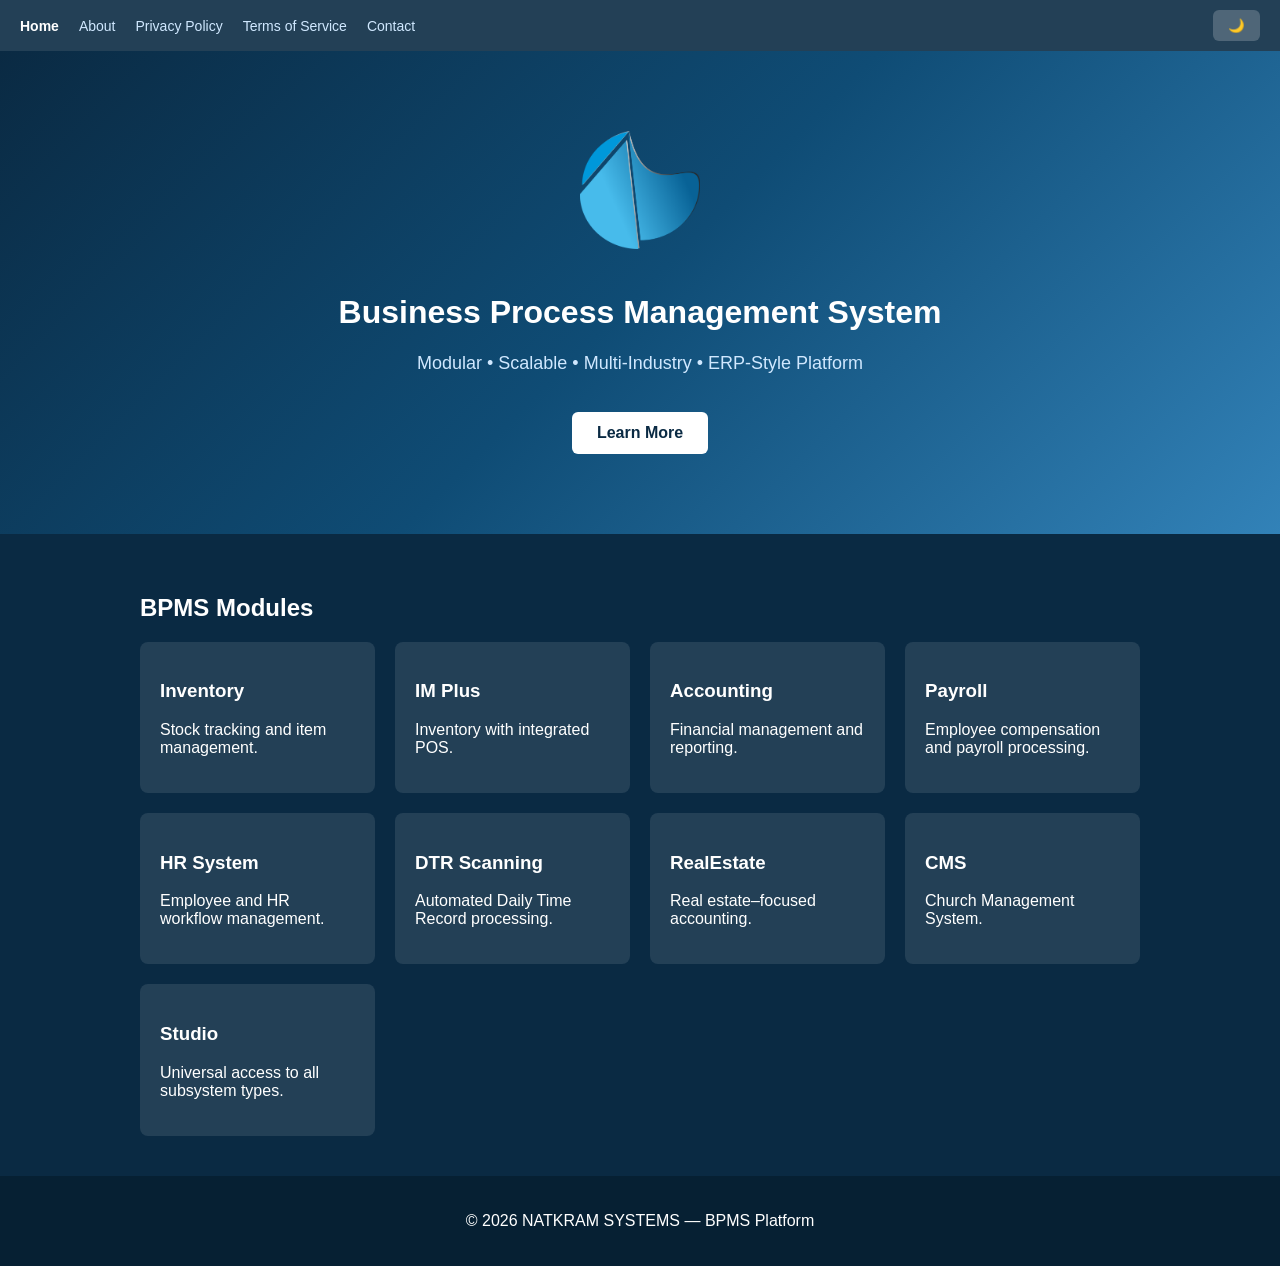
==== index.html @ 0fdbdf26 "Add files via upload" ====
<!DOCTYPE html>
<html lang="en">
<head>
<meta charset="UTF-8">
<meta name="viewport" content="width=device-width, initial-scale=1.0">
<title>BPMS — NATKRAM SYSTEMS</title>
<link rel="stylesheet" href="assets.css">
<link rel="icon" type="image/png" href="logo.png">
<script>
function toggleDark() {
    document.body.classList.toggle('dark');
}
</script>
</head>

<body>

<nav class="topnav fade">
    <a href="index.html" class="active">Home</a>
    <a href="about.html">About</a>
    <a href="privacy.html">Privacy Policy</a>
    <a href="terms.html">Terms of Service</a>
    <a href="contact.html">Contact</a>
    <button class="darkToggle" onclick="toggleDark()">🌙</button>
</nav>

<div class="fade">
<header class="hero">
    <div class="hero-content">
        <img src="logo.png" class="hero-logo">
        <h1>Business Process Management System</h1>
        <p class="tagline">Modular • Scalable • Multi‑Industry • ERP‑Style Platform</p>
        <a href="about.html" class="btn-primary">Learn More</a>
    </div>
</header>

<section class="modules">
    <h2>BPMS Modules</h2>
    <div class="module-grid">

        <div class="module-card"><h3>Inventory</h3><p>Stock tracking and item management.</p></div>
        <div class="module-card"><h3>IM Plus</h3><p>Inventory with integrated POS.</p></div>
        <div class="module-card"><h3>Accounting</h3><p>Financial management and reporting.</p></div>
        <div class="module-card"><h3>Payroll</h3><p>Employee compensation and payroll processing.</p></div>
        <div class="module-card"><h3>HR System</h3><p>Employee and HR workflow management.</p></div>
        <div class="module-card"><h3>DTR Scanning</h3><p>Automated Daily Time Record processing.</p></div>
        <div class="module-card"><h3>RealEstate</h3><p>Real estate–focused accounting.</p></div>
        <div class="module-card"><h3>CMS</h3><p>Church Management System.</p></div>
        <div class="module-card"><h3>Studio</h3><p>Universal access to all subsystem types.</p></div>

    </div>
</section>

<footer>
    <p>© 2026 NATKRAM SYSTEMS — BPMS Platform</p>
</footer>
</div>

</body>
</html>
---- assets.css ----
body {
    margin: 0;
    font-family: 'Segoe UI', sans-serif;
    background: #0a2a43;
    color: #ffffff;
    transition: background 0.3s, color 0.3s;
}

.dark {
    background: #111 !important;
    color: #eee !important;
}

.fade {
    animation: fadeIn 0.8s ease;
}

@keyframes fadeIn {
    from { opacity: 0; transform: translateY(10px); }
    to { opacity: 1; transform: translateY(0); }
}

.topnav {
    background: rgba(255,255,255,0.1);
    padding: 10px 20px;
    display: flex;
    gap: 20px;
    align-items: center;
}

.topnav a {
    color: #d0e8ff;
    text-decoration: none;
    font-size: 14px;
}

.topnav a.active {
    color: #ffffff;
    font-weight: bold;
}

.darkToggle {
    margin-left: auto;
    background: rgba(255,255,255,0.2);
    border: none;
    padding: 8px 15px;
    border-radius: 6px;
    cursor: pointer;
    color: #fff;
}

.hero {
    background: linear-gradient(135deg, #0a2a43, #0f4c75, #3282b8);
    padding: 80px 20px;
    text-align: center;
}

.hero-logo {
    width: 120px;
    margin-bottom: 20px;
}

.tagline {
    font-size: 18px;
    color: #d0e8ff;
}

.btn-primary {
    display: inline-block;
    margin-top: 20px;
    padding: 12px 25px;
    background: #ffffff;
    color: #0a2a43;
    border-radius: 6px;
    text-decoration: none;
    font-weight: bold;
}

.modules {
    padding: 40px 20px;
    max-width: 1000px;
    margin: auto;
}

.module-grid {
    display: grid;
    grid-template-columns: repeat(auto-fit, minmax(220px, 1fr));
    gap: 20px;
}

.module-card {
    background: rgba(255,255,255,0.1);
    padding: 20px;
    border-radius: 8px;
}

footer {
    text-align: center;
    padding: 20px;
    background: #062033;
}

footer a {
    color: #bbe1fa;
    text-decoration: none;
}

.page-container {
    max-width: 900px;
    margin: auto;
    padding: 40px 20px;
}
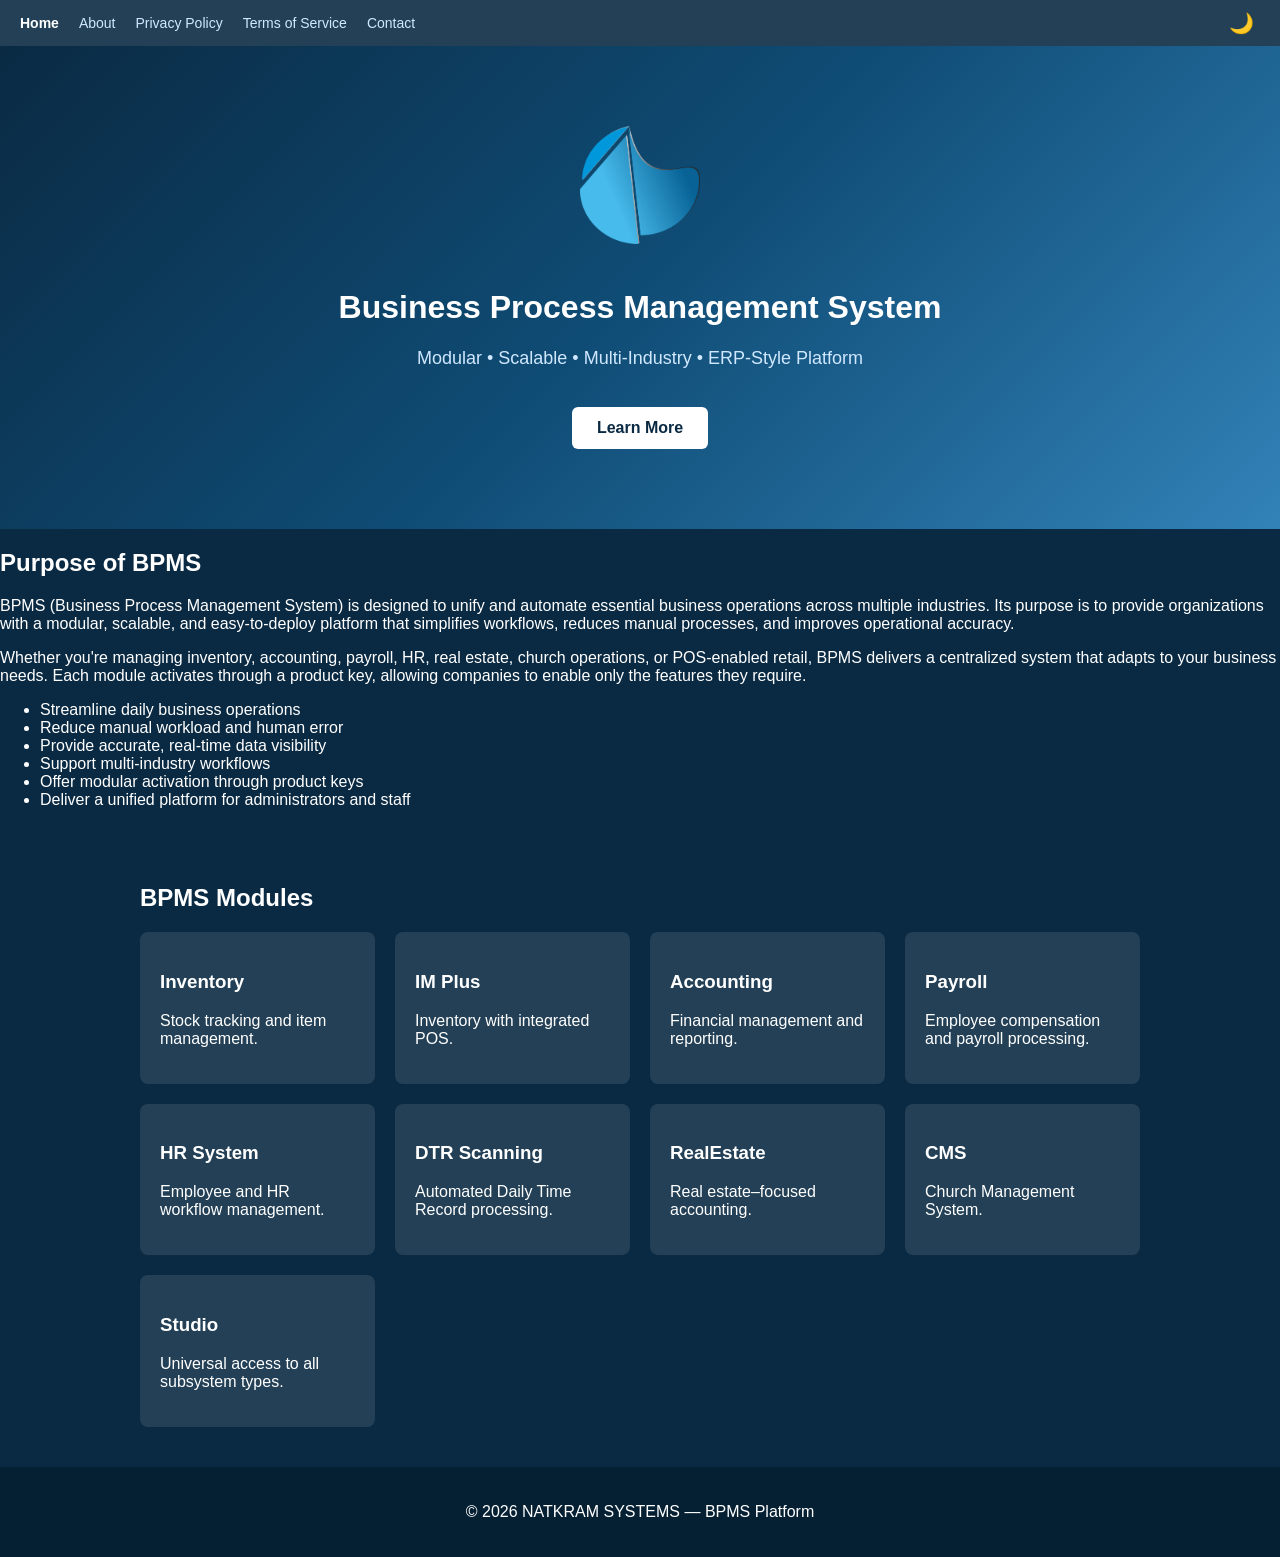
==== commit 1b741dc4: "Add purpose section to index.html Added a new section explaining the purpose of BPMS, detailing its " ====
--- a/index.html
+++ b/index.html
@@ -34,6 +34,34 @@
     </div>
 </header>
 
+    <section class="purpose fade">
+    <h2>Purpose of BPMS</h2>
+    <p>
+        BPMS (Business Process Management System) is designed to unify and automate 
+        essential business operations across multiple industries. Its purpose is to 
+        provide organizations with a modular, scalable, and easy‑to‑deploy platform 
+        that simplifies workflows, reduces manual processes, and improves operational 
+        accuracy.
+    </p>
+
+    <p>
+        Whether you're managing inventory, accounting, payroll, HR, real estate, 
+        church operations, or POS‑enabled retail, BPMS delivers a centralized system 
+        that adapts to your business needs. Each module activates through a product 
+        key, allowing companies to enable only the features they require.
+    </p>
+
+    <ul class="purpose-list">
+        <li>Streamline daily business operations</li>
+        <li>Reduce manual workload and human error</li>
+        <li>Provide accurate, real‑time data visibility</li>
+        <li>Support multi‑industry workflows</li>
+        <li>Offer modular activation through product keys</li>
+        <li>Deliver a unified platform for administrators and staff</li>
+    </ul>
+</section>
+
+
 <section class="modules">
     <h2>BPMS Modules</h2>
     <div class="module-grid">
--- a/assets.css
+++ b/assets.css
@@ -1,16 +1,31 @@
+/* GLOBAL BODY */
 body {
     margin: 0;
     font-family: 'Segoe UI', sans-serif;
     background: #0a2a43;
     color: #ffffff;
-    transition: background 0.3s, color 0.3s;
+    transition: background 0.3s ease, color 0.3s ease;
 }
 
+/* DARK MODE */
 .dark {
     background: #111 !important;
     color: #eee !important;
 }
 
+.dark .topnav {
+    background: rgba(255,255,255,0.05);
+}
+
+.dark .module-card {
+    background: rgba(255,255,255,0.08);
+}
+
+.dark footer {
+    background: #000;
+}
+
+/* FADE-IN PAGE TRANSITION */
 .fade {
     animation: fadeIn 0.8s ease;
 }
@@ -20,6 +35,7 @@
     to { opacity: 1; transform: translateY(0); }
 }
 
+/* TOP NAVIGATION */
 .topnav {
     background: rgba(255,255,255,0.1);
     padding: 10px 20px;
@@ -28,6 +44,7 @@
     align-items: center;
 }
 
+/* NAV LINKS */
 .topnav a {
     color: #d0e8ff;
     text-decoration: none;
@@ -39,16 +56,22 @@
     font-weight: bold;
 }
 
+/* DARK MODE BUTTON (MOON ICON ONLY) */
 .darkToggle {
     margin-left: auto;
-    background: rgba(255,255,255,0.2);
+    background: none;
     border: none;
-    padding: 8px 15px;
-    border-radius: 6px;
+    font-size: 20px;
     cursor: pointer;
     color: #fff;
+    transition: transform 0.2s ease;
 }
 
+.darkToggle:hover {
+    transform: scale(1.2);
+}
+
+/* HERO SECTION */
 .hero {
     background: linear-gradient(135deg, #0a2a43, #0f4c75, #3282b8);
     padding: 80px 20px;
@@ -65,6 +88,7 @@
     color: #d0e8ff;
 }
 
+/* BUTTON */
 .btn-primary {
     display: inline-block;
     margin-top: 20px;
@@ -76,6 +100,7 @@
     font-weight: bold;
 }
 
+/* MODULES SECTION */
 .modules {
     padding: 40px 20px;
     max-width: 1000px;
@@ -94,6 +119,7 @@
     border-radius: 8px;
 }
 
+/* FOOTER */
 footer {
     text-align: center;
     padding: 20px;
@@ -105,8 +131,14 @@
     text-decoration: none;
 }
 
+/* PAGE CONTAINER */
 .page-container {
     max-width: 900px;
     margin: auto;
     padding: 40px 20px;
 }
+
+/* ABOUT PAGE TABS */
+.tabContent {
+    animation: fadeIn 0.5s ease;
+}
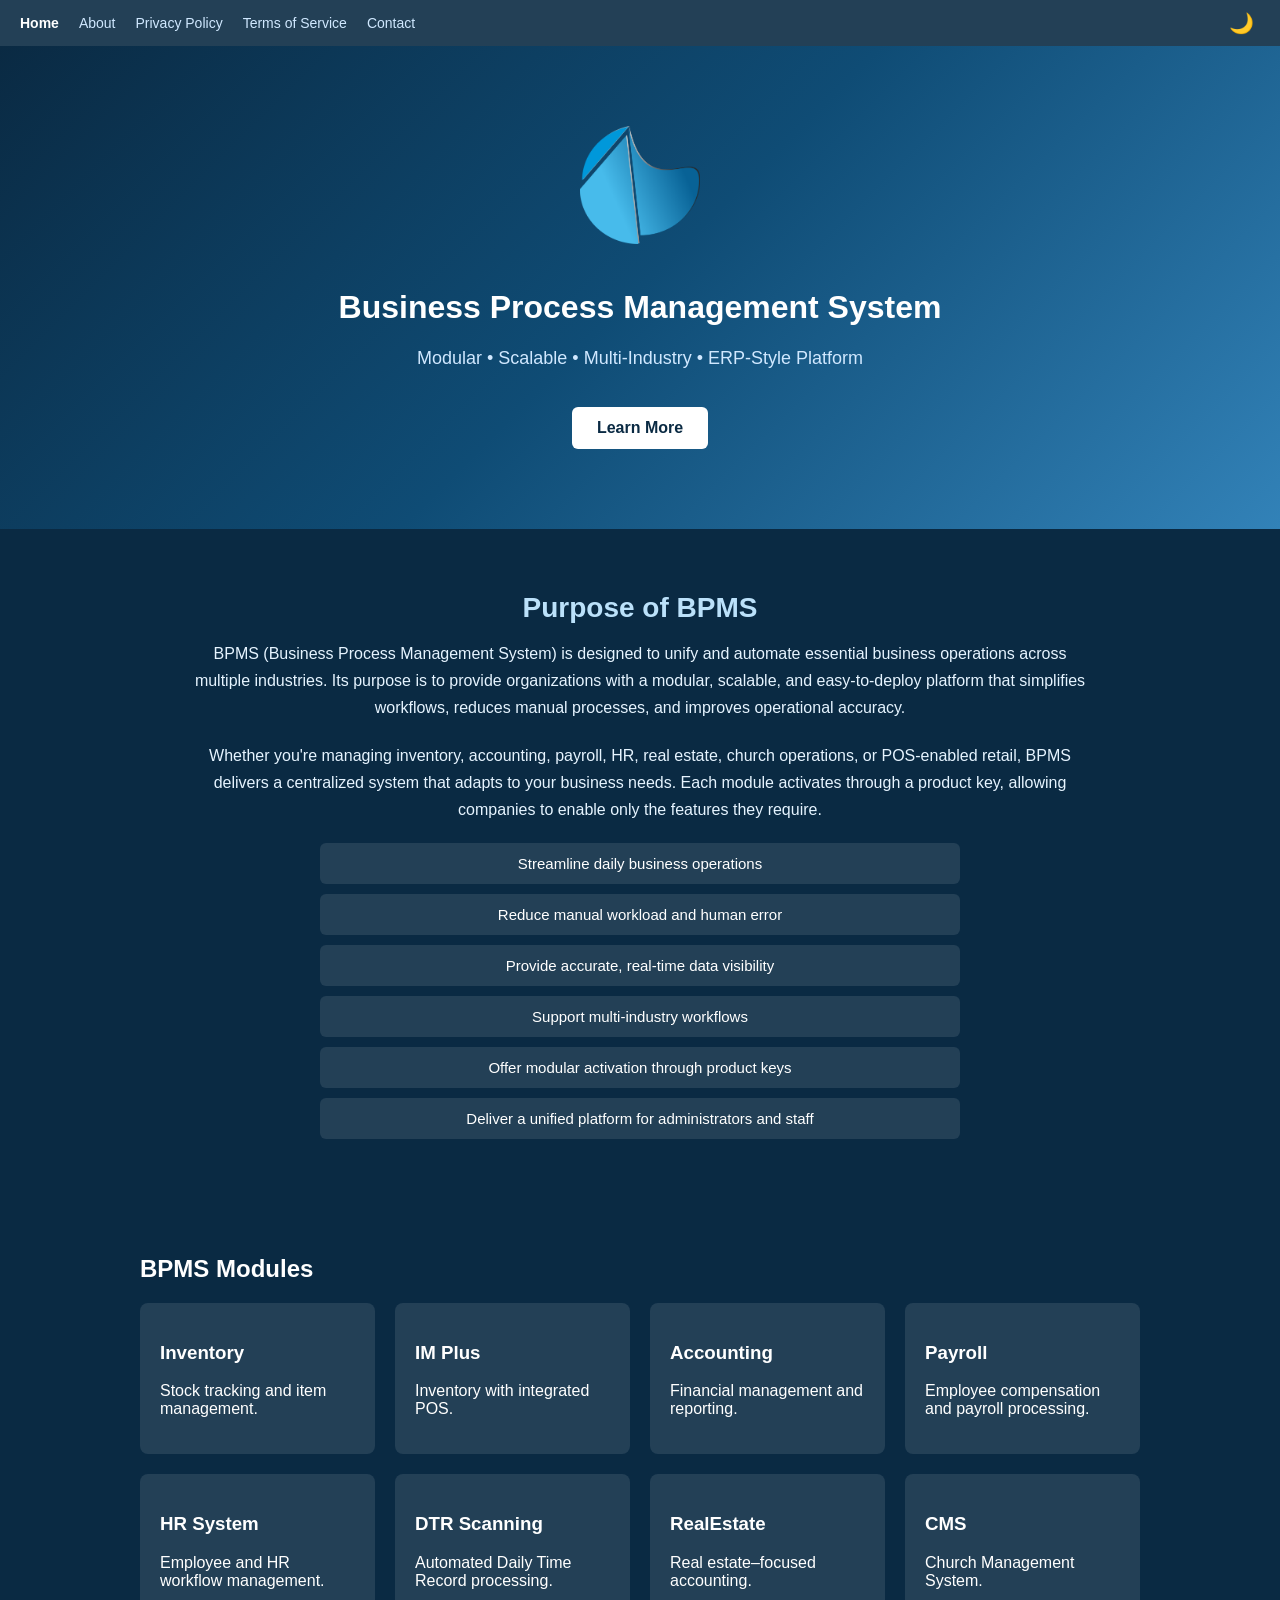
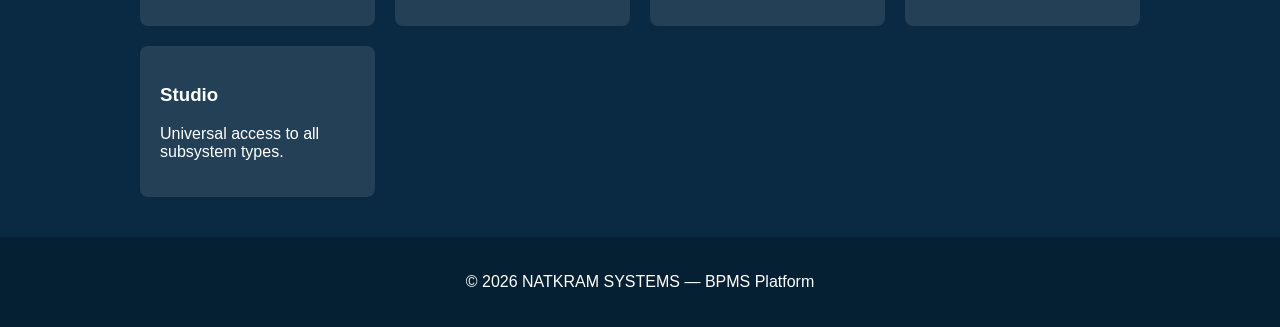
==== commit e3887235: "Enhance dark mode and add scroll reveal effect Added fade-in effect on scroll for sections and impro" ====
--- a/index.html
+++ b/index.html
@@ -6,15 +6,36 @@
 <title>BPMS — NATKRAM SYSTEMS</title>
 <link rel="stylesheet" href="assets.css">
 <link rel="icon" type="image/png" href="logo.png">
+
 <script>
+// DARK MODE
 function toggleDark() {
     document.body.classList.toggle('dark');
 }
+
+// FADE-IN ON SCROLL
+document.addEventListener("DOMContentLoaded", () => {
+    const sections = document.querySelectorAll(".reveal");
+
+    const revealOnScroll = () => {
+        sections.forEach(section => {
+            const rect = section.getBoundingClientRect();
+            if (rect.top < window.innerHeight - 100) {
+                section.classList.add("visible");
+            }
+        });
+    };
+
+    revealOnScroll();
+    window.addEventListener("scroll", revealOnScroll);
+});
 </script>
+
 </head>
 
 <body>
 
+<!-- STICKY TOP NAV -->
 <nav class="topnav fade">
     <a href="index.html" class="active">Home</a>
     <a href="about.html">About</a>
@@ -24,8 +45,8 @@
     <button class="darkToggle" onclick="toggleDark()">🌙</button>
 </nav>
 
-<div class="fade">
-<header class="hero">
+<!-- HERO SECTION -->
+<header class="hero fade">
     <div class="hero-content">
         <img src="logo.png" class="hero-logo">
         <h1>Business Process Management System</h1>
@@ -34,7 +55,8 @@
     </div>
 </header>
 
-    <section class="purpose fade">
+<!-- PURPOSE SECTION -->
+<section class="purpose reveal">
     <h2>Purpose of BPMS</h2>
     <p>
         BPMS (Business Process Management System) is designed to unify and automate 
@@ -61,8 +83,8 @@
     </ul>
 </section>
 
-
-<section class="modules">
+<!-- MODULES SECTION -->
+<section class="modules reveal">
     <h2>BPMS Modules</h2>
     <div class="module-grid">
 
@@ -79,10 +101,10 @@
     </div>
 </section>
 
-<footer>
+<!-- FOOTER -->
+<footer class="fade">
     <p>© 2026 NATKRAM SYSTEMS — BPMS Platform</p>
 </footer>
-</div>
 
 </body>
 </html>
--- a/assets.css
+++ b/assets.css
@@ -137,6 +137,42 @@
     margin: auto;
     padding: 40px 20px;
 }
+/* PURPOSE SECTION */
+.purpose {
+    padding: 40px 20px;
+    max-width: 900px;
+    margin: auto;
+    text-align: center;
+}
+
+.purpose h2 {
+    font-size: 28px;
+    margin-bottom: 15px;
+    color: #bbe1fa;
+}
+
+.purpose p {
+    font-size: 16px;
+    line-height: 1.7;
+    margin-bottom: 20px;
+    color: #e6f4ff;
+}
+
+.purpose-list {
+    list-style: none;
+    padding: 0;
+    margin-top: 20px;
+}
+
+.purpose-list li {
+    background: rgba(255,255,255,0.1);
+    margin: 10px auto;
+    padding: 12px 20px;
+    border-radius: 6px;
+    max-width: 600px;
+    font-size: 15px;
+}
+
 
 /* ABOUT PAGE TABS */
 .tabContent {
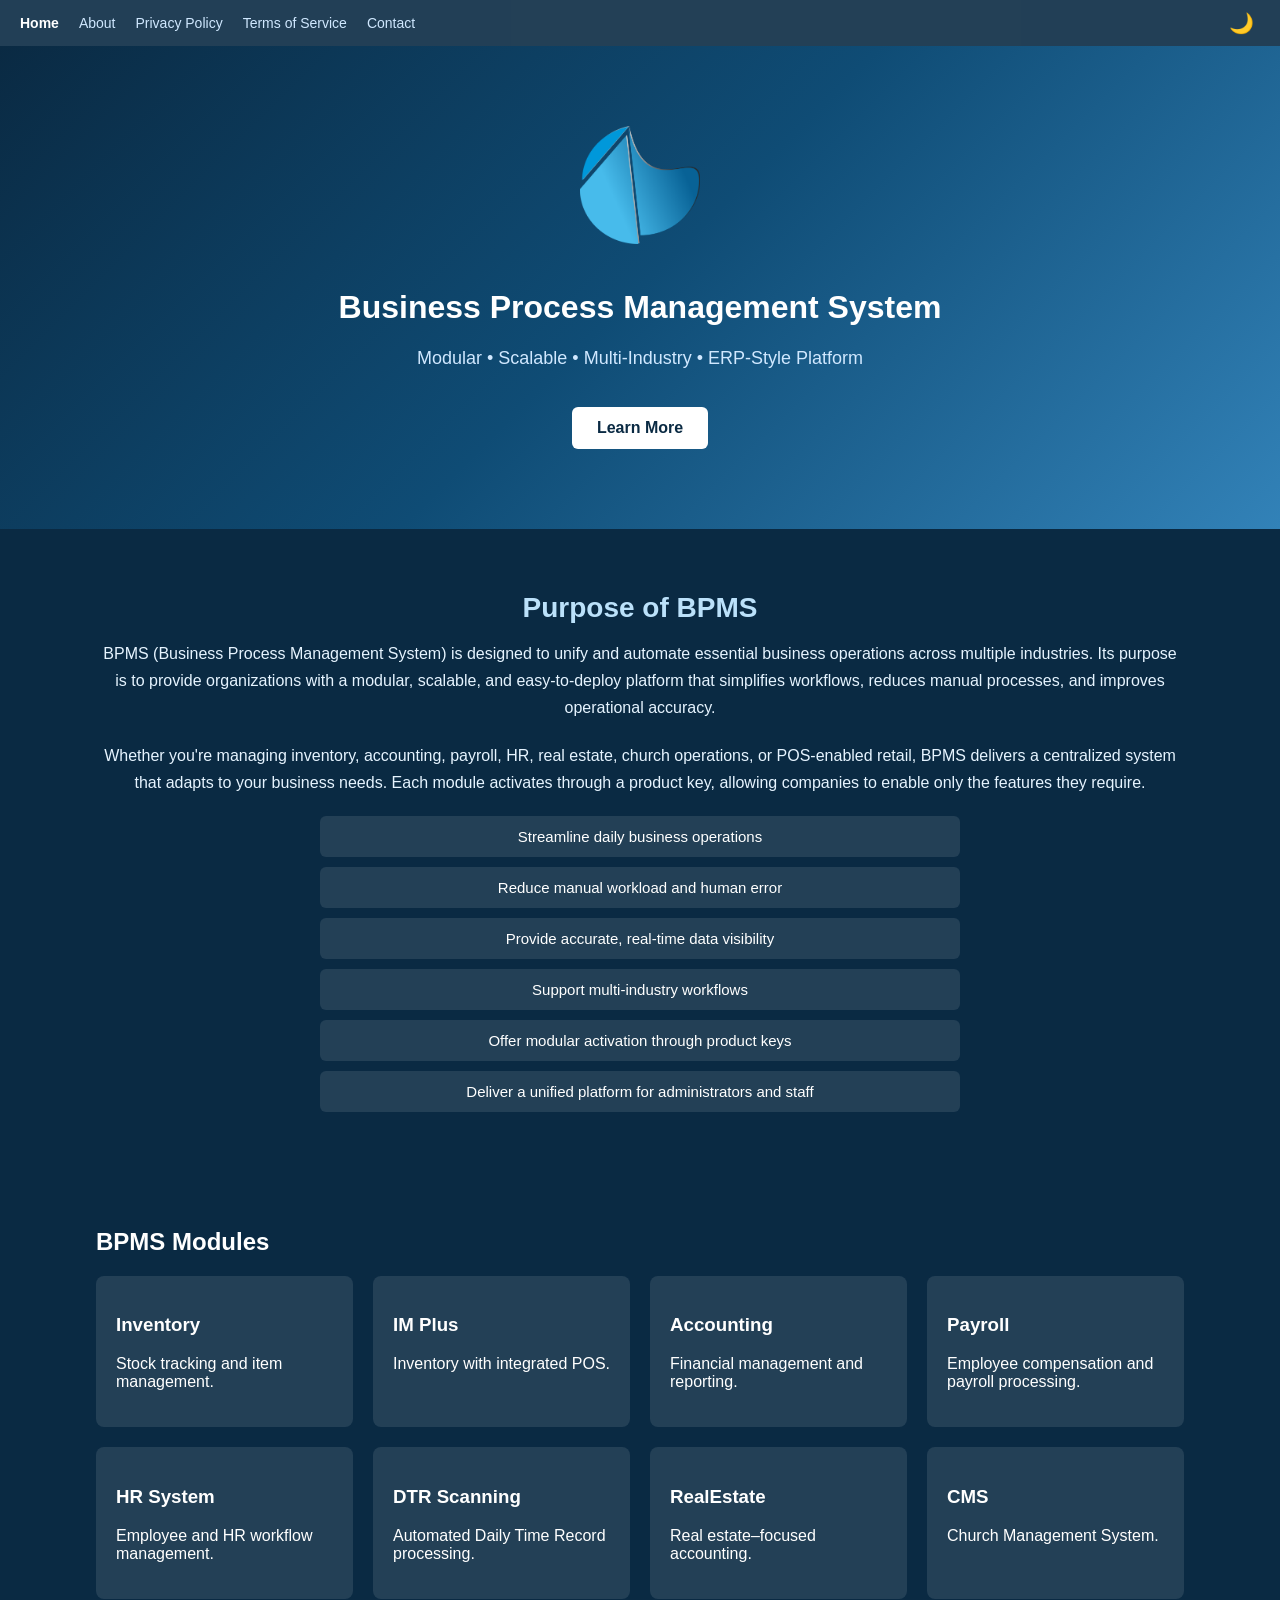
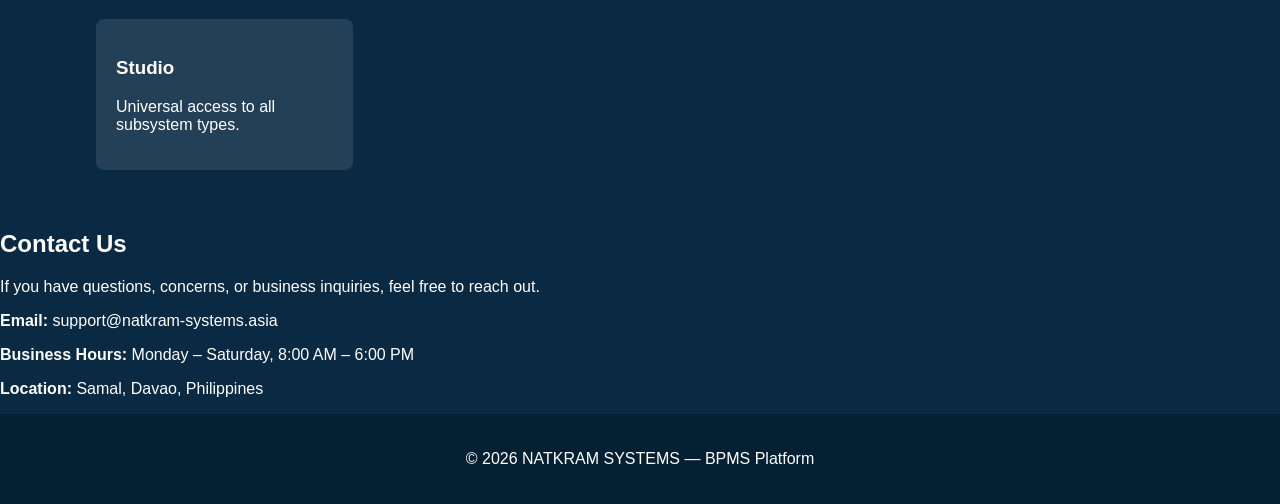
==== commit c83eeb0a: "Enhance scroll behavior with fade-out effect Added fade-out effect on scroll for sections." ====
--- a/index.html
+++ b/index.html
@@ -13,15 +13,22 @@
     document.body.classList.toggle('dark');
 }
 
-// FADE-IN ON SCROLL
+// FADE-IN + FADE-OUT ON SCROLL
 document.addEventListener("DOMContentLoaded", () => {
     const sections = document.querySelectorAll(".reveal");
 
     const revealOnScroll = () => {
         sections.forEach(section => {
             const rect = section.getBoundingClientRect();
+
+            // Fade IN when entering viewport
             if (rect.top < window.innerHeight - 100) {
                 section.classList.add("visible");
+            }
+
+            // Fade OUT when leaving viewport
+            if (rect.bottom < 150 || rect.top > window.innerHeight) {
+                section.classList.remove("visible");
             }
         });
     };
@@ -101,6 +108,18 @@
     </div>
 </section>
 
+<!-- CONTACT US SECTION -->
+<section class="contact-home reveal">
+    <h2>Contact Us</h2>
+    <p>If you have questions, concerns, or business inquiries, feel free to reach out.</p>
+
+    <div class="contact-box">
+        <p><b>Email:</b> support@natkram-systems.asia</p>
+        <p><b>Business Hours:</b> Monday – Saturday, 8:00 AM – 6:00 PM</p>
+        <p><b>Location:</b> Samal, Davao, Philippines</p>
+    </div>
+</section>
+
 <!-- FOOTER -->
 <footer class="fade">
     <p>© 2026 NATKRAM SYSTEMS — BPMS Platform</p>
--- a/assets.css
+++ b/assets.css
@@ -178,3 +178,62 @@
 .tabContent {
     animation: fadeIn 0.5s ease;
 }
+
+/* STICKY TOP NAV */
+.topnav {
+    position: sticky;
+    top: 0;
+    z-index: 999;
+}
+
+/* REVEAL ON SCROLL */
+.reveal {
+    opacity: 0;
+    transform: translateY(40px);
+    transition: opacity 0.8s ease, transform 0.8s ease;
+}
+
+.reveal.visible {
+    opacity: 1;
+    transform: translateY(0);
+}
+
+/* LIMIT WIDTH TO 85% */
+.purpose, .modules {
+    max-width: 85%;
+}
+
+/* PURPOSE SECTION */
+.purpose {
+    padding: 40px 20px;
+    margin: auto;
+    text-align: center;
+}
+
+.purpose h2 {
+    font-size: 28px;
+    margin-bottom: 15px;
+    color: #bbe1fa;
+}
+
+.purpose p {
+    font-size: 16px;
+    line-height: 1.7;
+    margin-bottom: 20px;
+    color: #e6f4ff;
+}
+
+.purpose-list {
+    list-style: none;
+    padding: 0;
+    margin-top: 20px;
+}
+
+.purpose-list li {
+    background: rgba(255,255,255,0.1);
+    margin: 10px auto;
+    padding: 12px 20px;
+    border-radius: 6px;
+    max-width: 600px;
+    font-size: 15px;
+}
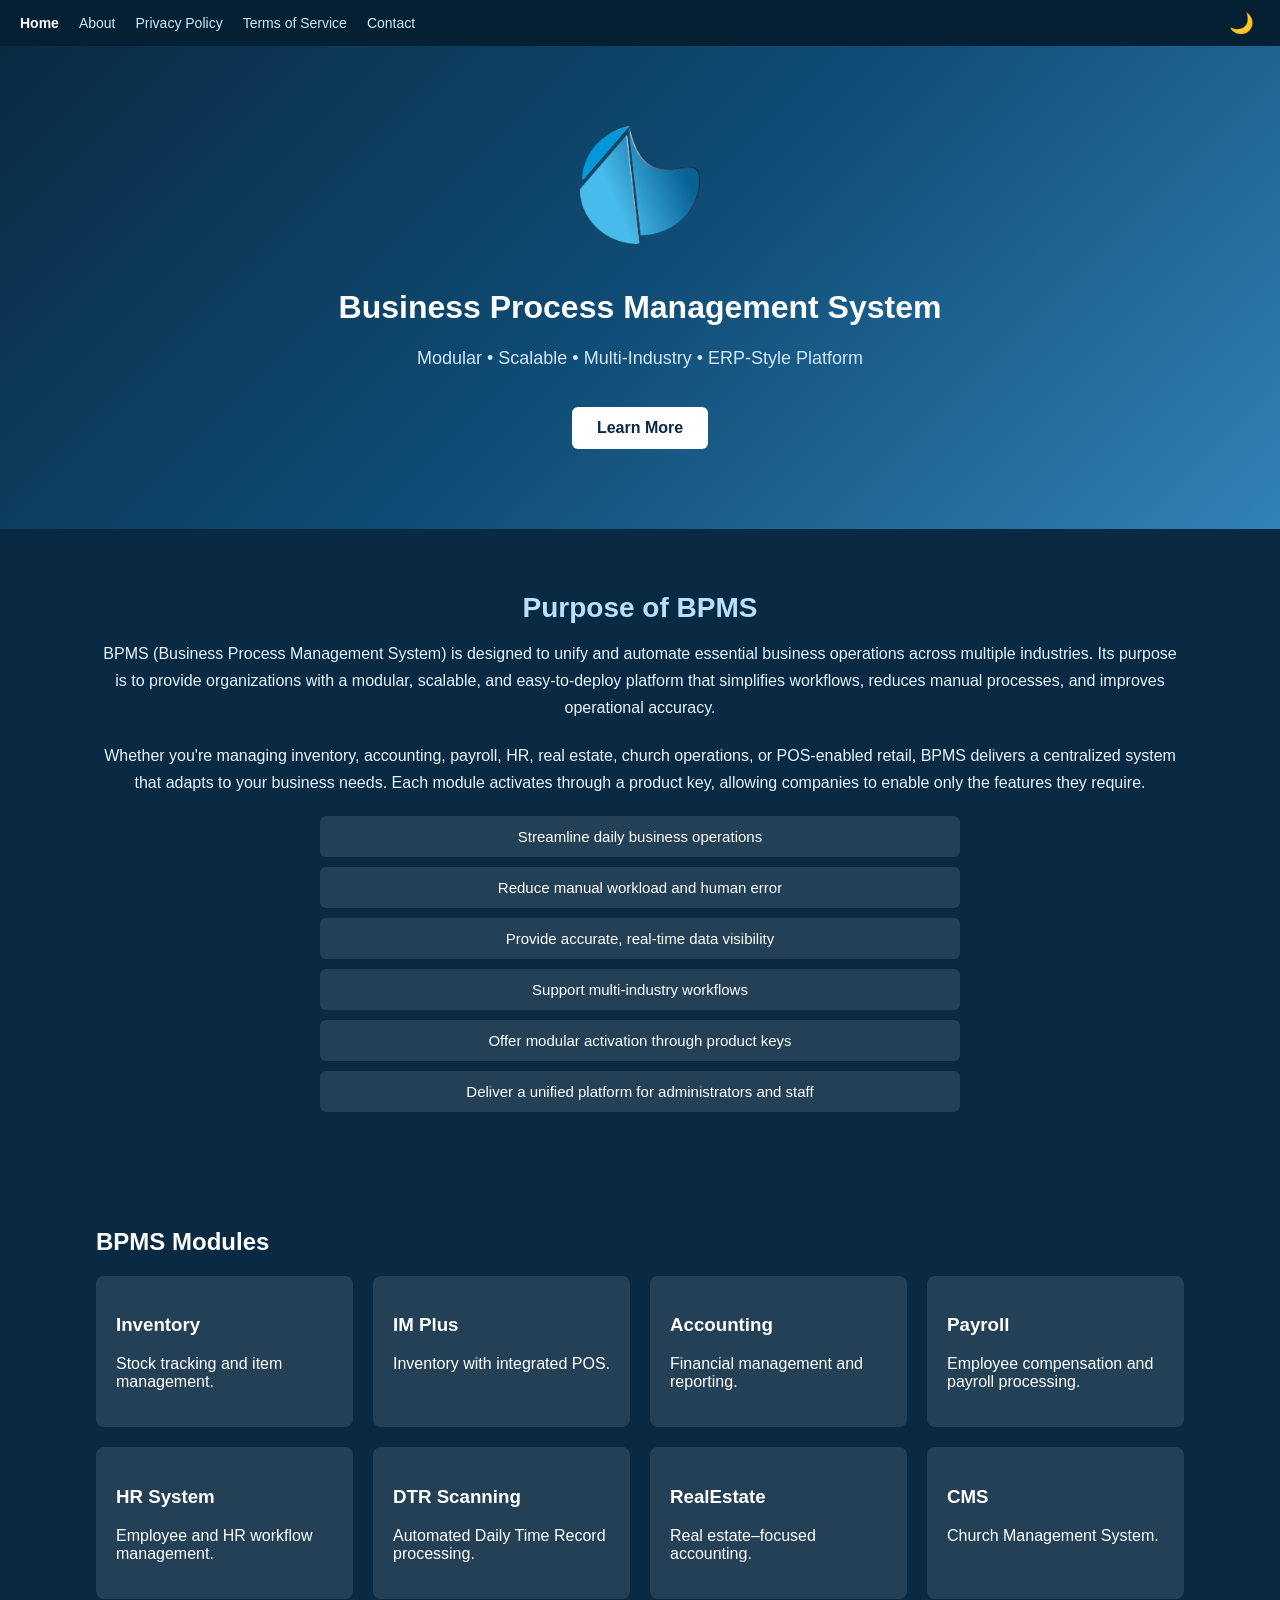
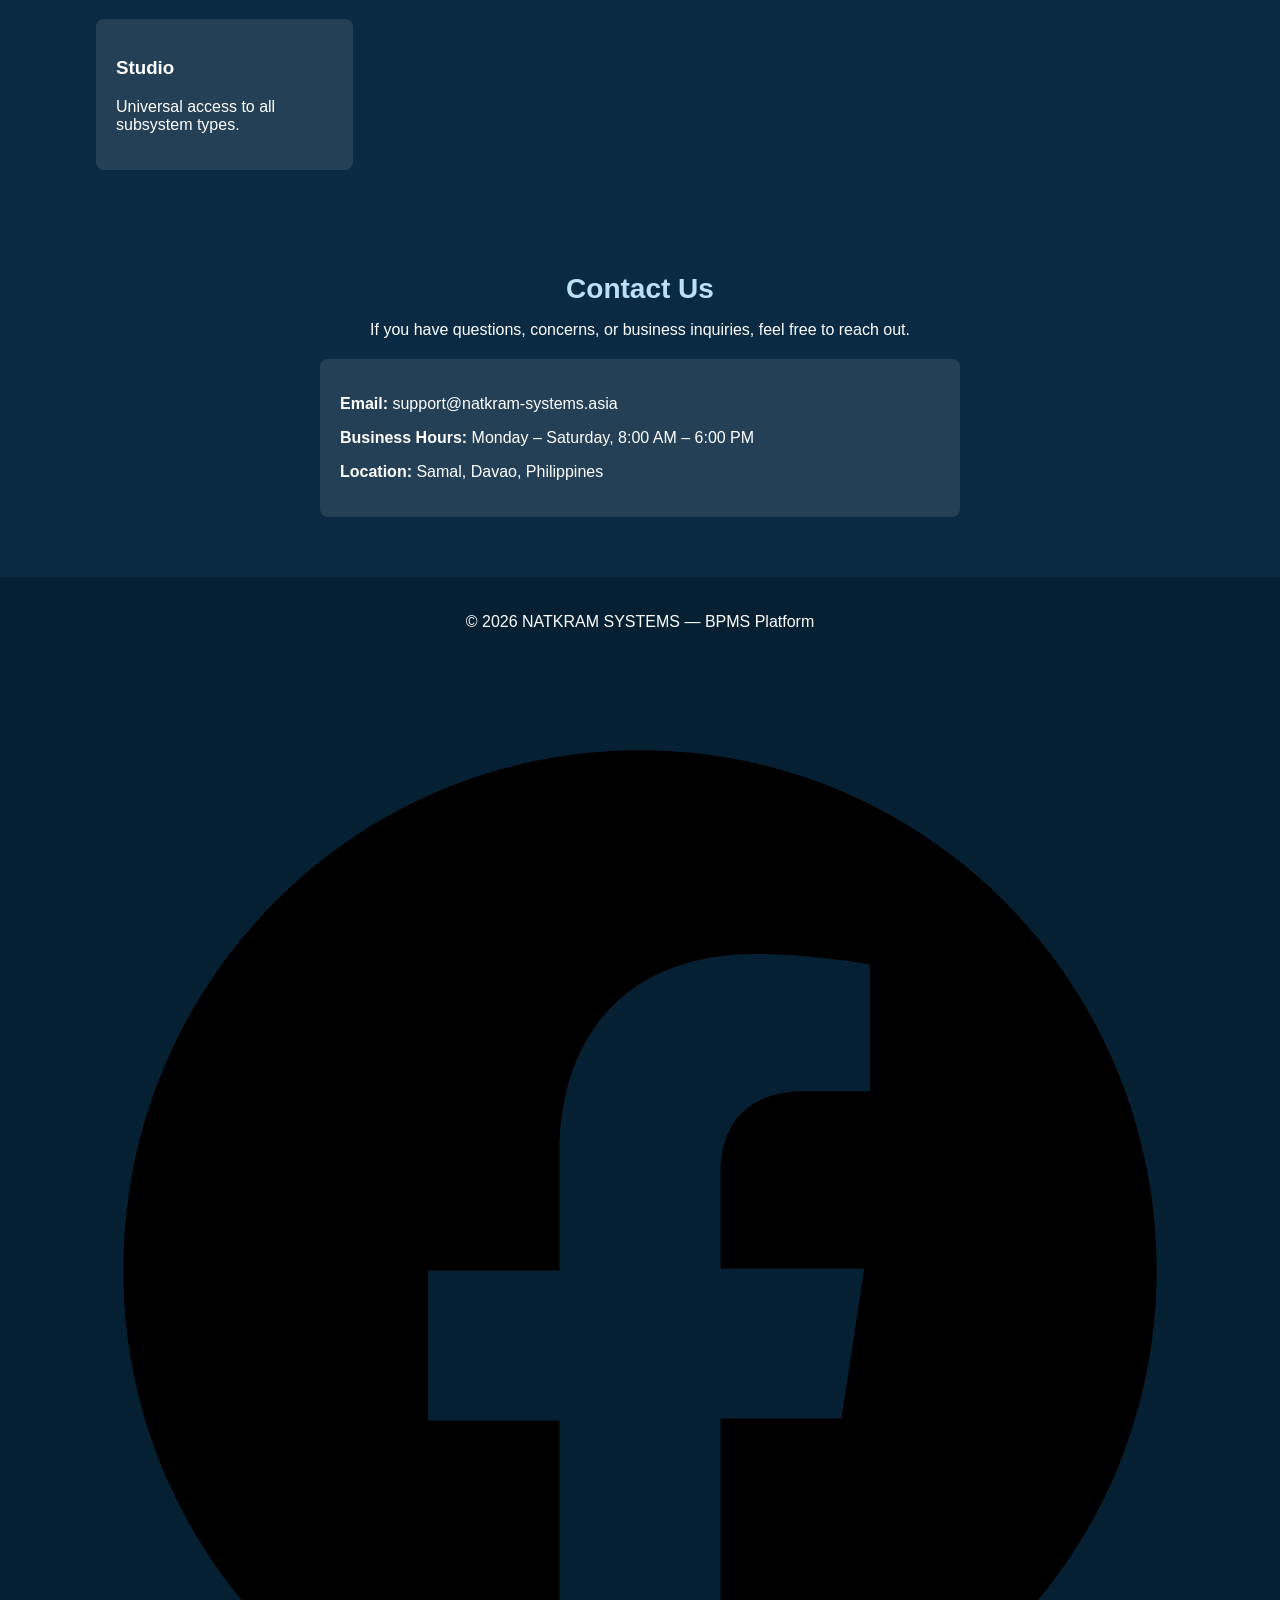
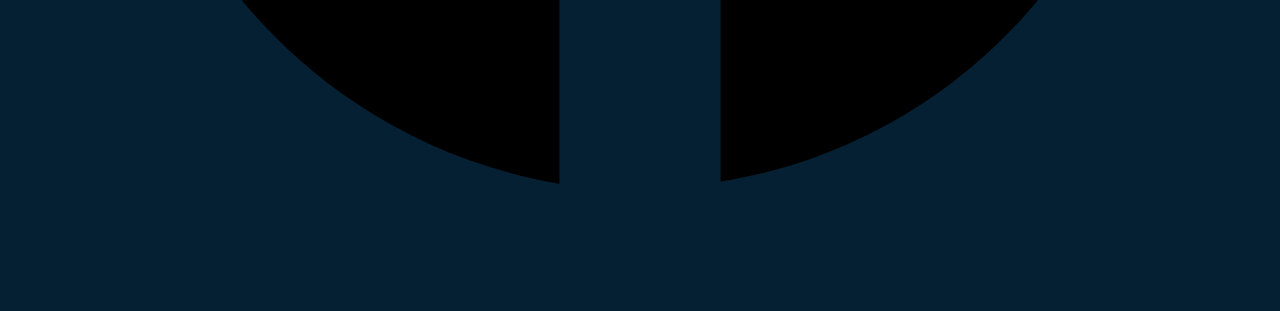
==== commit b308ee3f: "Enhance footer with social media icons Added social media icons to the footer and updated the footer" ====
--- a/index.html
+++ b/index.html
@@ -121,9 +121,18 @@
 </section>
 
 <!-- FOOTER -->
-<footer class="fade">
+<footer class="footer">
     <p>© 2026 NATKRAM SYSTEMS — BPMS Platform</p>
+
+    <div class="social-icons">
+        <a href="https://www.facebook.com/profile.php?id=61591480667833" target="_blank" class="social-icon">
+            <svg viewBox="0 0 24 24">
+                <path d="M22 12.07C22 6.48 17.52 2 12 2S2 6.48 2 12.07c0 5 3.66 9.13 8.44 9.93v-7.03H7.9v-2.9h2.54V9.83c0-2.5 1.49-3.89 3.77-3.89 1.09 0 2.24.2 2.24.2v2.46h-1.26c-1.24 0-1.63.77-1.63 1.56v1.87h2.78l-.44 2.9h-2.34v7.03C18.34 21.2 22 17.07 22 12.07z"/>
+            </svg>
+        </a>
+    </div>
 </footer>
+
 
 </body>
 </html>
--- a/assets.css
+++ b/assets.css
@@ -237,3 +237,50 @@
     max-width: 600px;
     font-size: 15px;
 }
+
+/* SOLID TOP NAV */
+.topnav {
+    position: sticky;
+    top: 0;
+    z-index: 999;
+    background: #062033; /* solid background */
+}
+
+/* FADE-IN + FADE-OUT */
+.reveal {
+    opacity: 0;
+    transform: translateY(40px);
+    transition: opacity 0.8s ease, transform 0.8s ease;
+}
+
+.reveal.visible {
+    opacity: 1;
+    transform: translateY(0);
+}
+
+/* LIMIT WIDTH TO 85% */
+.purpose, .modules, .contact-home {
+    max-width: 85%;
+    margin: auto;
+}
+
+/* CONTACT HOME SECTION */
+.contact-home {
+    padding: 40px 20px;
+    text-align: center;
+}
+
+.contact-home h2 {
+    font-size: 28px;
+    margin-bottom: 15px;
+    color: #bbe1fa;
+}
+
+.contact-box {
+    background: rgba(255,255,255,0.1);
+    padding: 20px;
+    border-radius: 8px;
+    max-width: 600px;
+    margin: 20px auto;
+    text-align: left;
+}
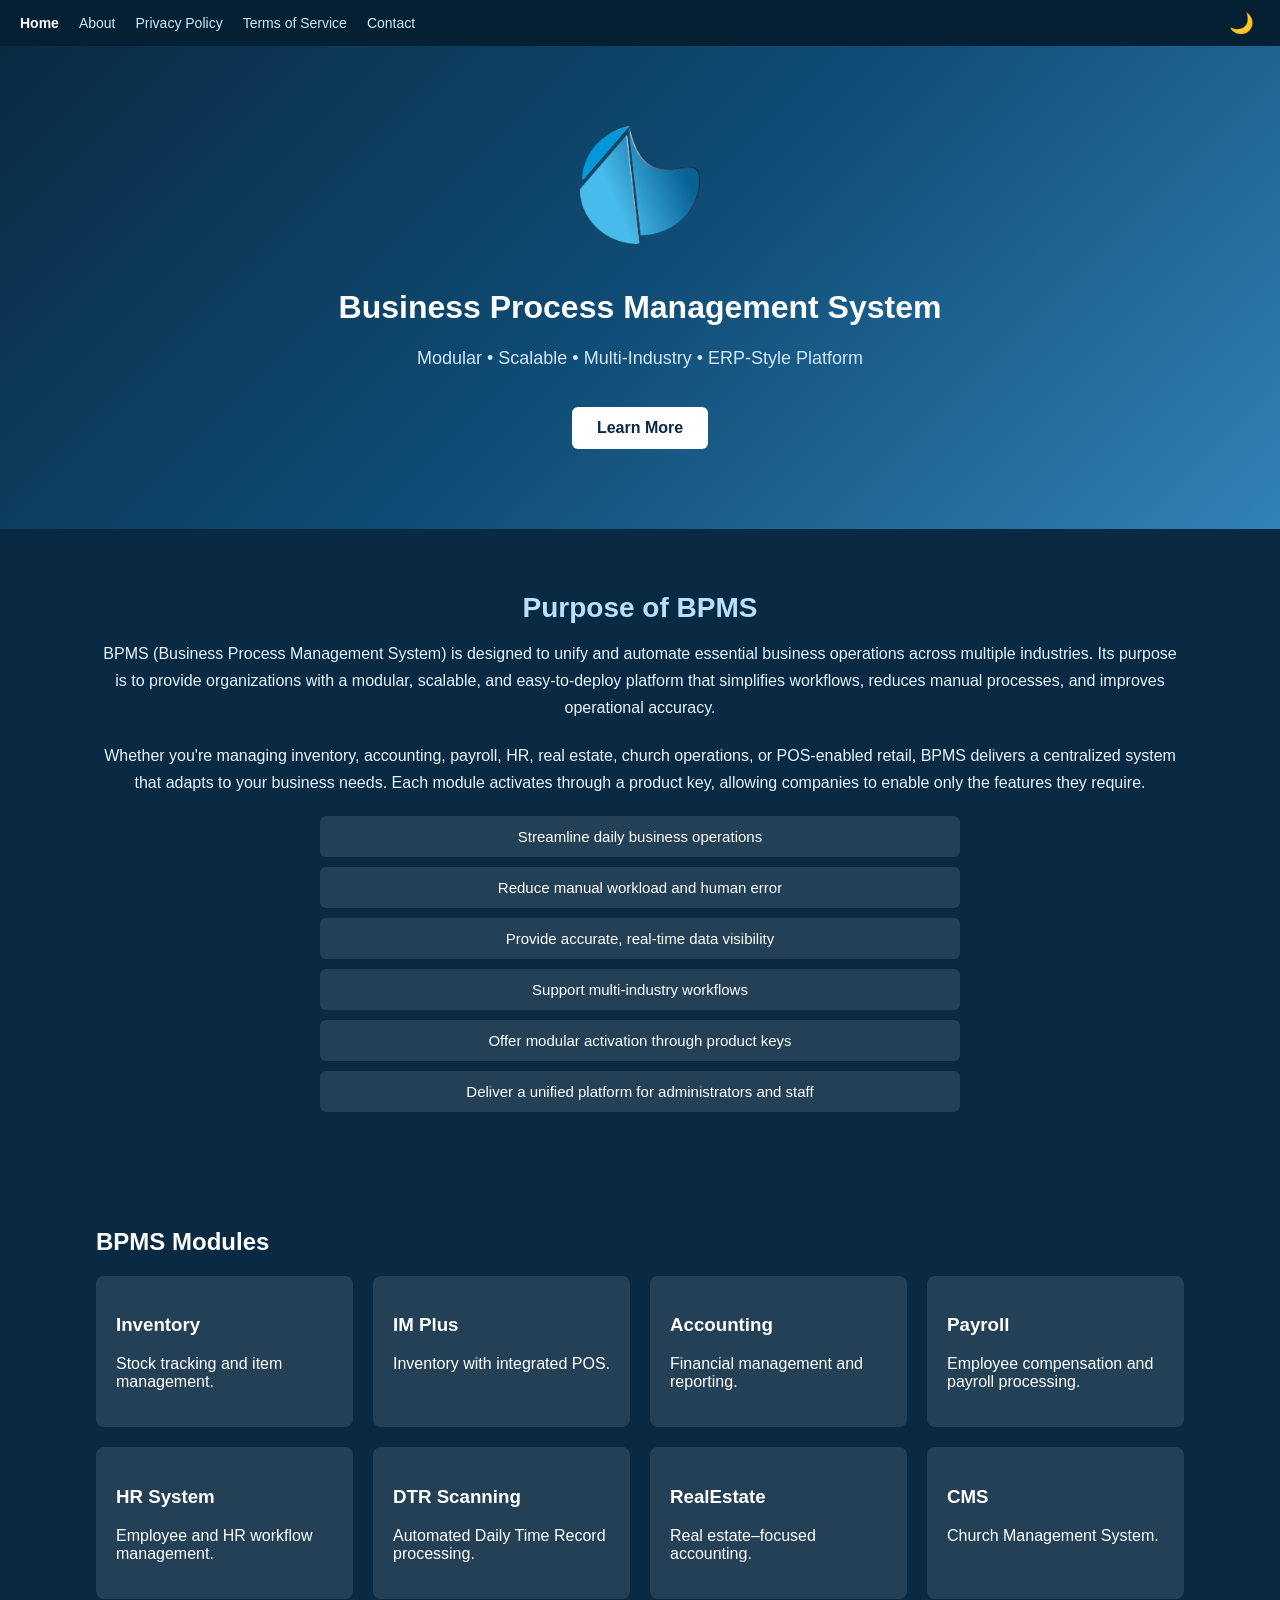
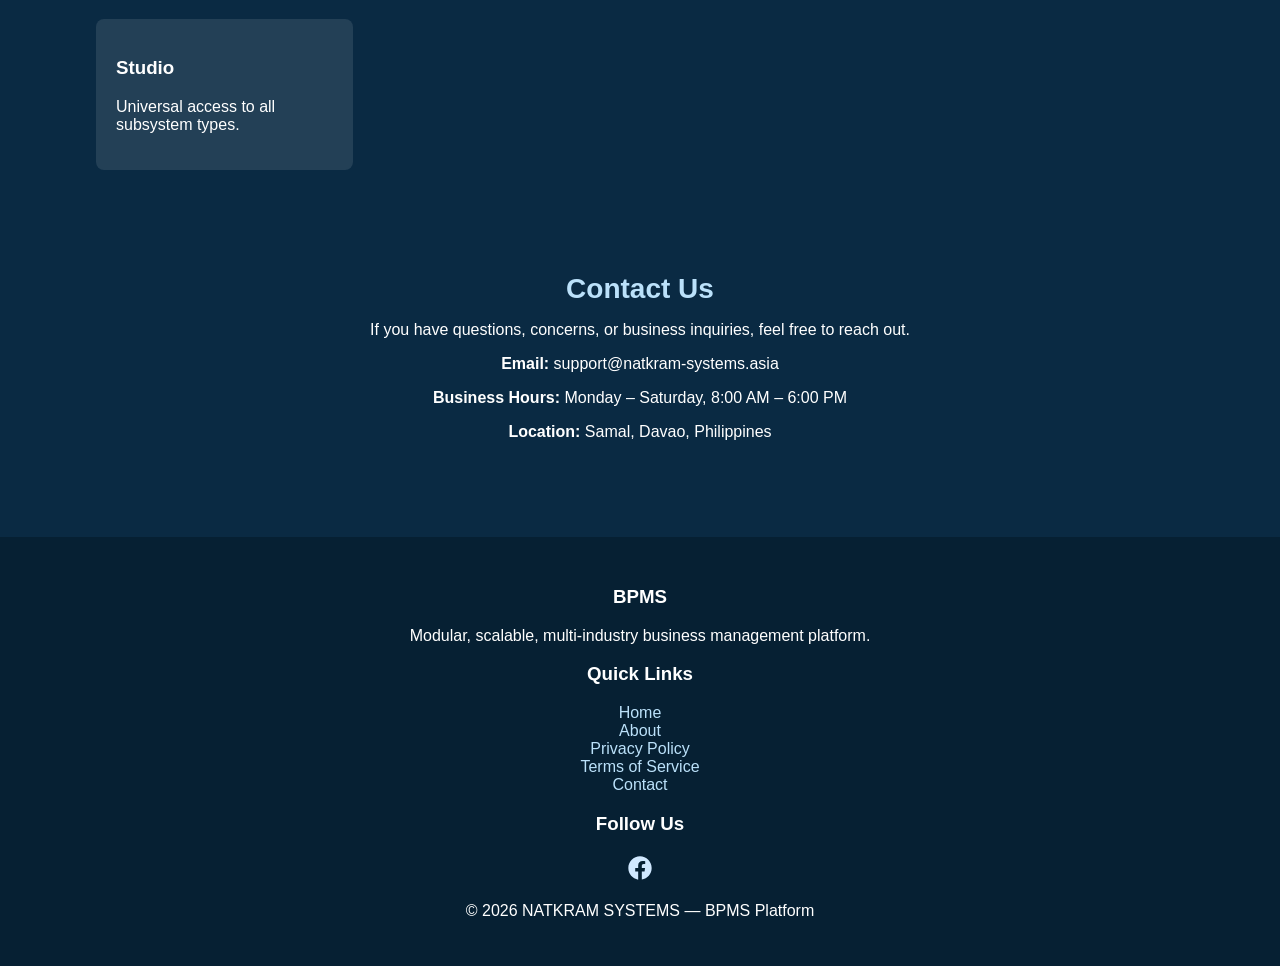
==== commit b9ec19e8: "Refactor contact section and footer layout Updated the contact section to use a two-column layout an" ====
--- a/index.html
+++ b/index.html
@@ -108,31 +108,53 @@
     </div>
 </section>
 
-<!-- CONTACT US SECTION -->
+<!-- CONTACT US SECTION (2 COLUMNS) -->
 <section class="contact-home reveal">
-    <h2>Contact Us</h2>
-    <p>If you have questions, concerns, or business inquiries, feel free to reach out.</p>
+    <div class="contact-container">
+        <div class="contact-left">
+            <h2>Contact Us</h2>
+            <p>If you have questions, concerns, or business inquiries, feel free to reach out.</p>
+        </div>
 
-    <div class="contact-box">
-        <p><b>Email:</b> support@natkram-systems.asia</p>
-        <p><b>Business Hours:</b> Monday – Saturday, 8:00 AM – 6:00 PM</p>
-        <p><b>Location:</b> Samal, Davao, Philippines</p>
+        <div class="contact-right">
+            <p><b>Email:</b> support@natkram-systems.asia</p>
+            <p><b>Business Hours:</b> Monday – Saturday, 8:00 AM – 6:00 PM</p>
+            <p><b>Location:</b> Samal, Davao, Philippines</p>
+        </div>
     </div>
 </section>
 
-<!-- FOOTER -->
+<!-- MULTI-COLUMN FOOTER -->
 <footer class="footer">
-    <p>© 2026 NATKRAM SYSTEMS — BPMS Platform</p>
+    <div class="footer-columns">
 
-    <div class="social-icons">
-        <a href="https://www.facebook.com/profile.php?id=61591480667833" target="_blank" class="social-icon">
-            <svg viewBox="0 0 24 24">
-                <path d="M22 12.07C22 6.48 17.52 2 12 2S2 6.48 2 12.07c0 5 3.66 9.13 8.44 9.93v-7.03H7.9v-2.9h2.54V9.83c0-2.5 1.49-3.89 3.77-3.89 1.09 0 2.24.2 2.24.2v2.46h-1.26c-1.24 0-1.63.77-1.63 1.56v1.87h2.78l-.44 2.9h-2.34v7.03C18.34 21.2 22 17.07 22 12.07z"/>
-            </svg>
-        </a>
+        <div class="footer-col">
+            <h3>BPMS</h3>
+            <p>Modular, scalable, multi‑industry business management platform.</p>
+        </div>
+
+        <div class="footer-col">
+            <h3>Quick Links</h3>
+            <a href="index.html">Home</a><br>
+            <a href="about.html">About</a><br>
+            <a href="privacy.html">Privacy Policy</a><br>
+            <a href="terms.html">Terms of Service</a><br>
+            <a href="contact.html">Contact</a>
+        </div>
+
+        <div class="footer-col">
+            <h3>Follow Us</h3>
+            <a href="https://www.facebook.com/profile.php?id=61591480667833" target="_blank" class="social-icon">
+                <svg viewBox="0 0 24 24" class="icon-svg">
+                    <path d="M22 12.07C22 6.48 17.52 2 12 2S2 6.48 2 12.07c0 5 3.66 9.13 8.44 9.93v-7.03H7.9v-2.9h2.54V9.83c0-2.5 1.49-3.89 3.77-3.89 1.09 0 2.24.2 2.24.2v2.46h-1.26c-1.24 0-1.63.77-1.63 1.56v1.87h2.78l-.44 2.9h-2.34v7.03C18.34 21.2 22 17.07 22 12.07z"/>
+                </svg>
+            </a>
+        </div>
+
     </div>
+
+    <p class="footer-copy">© 2026 NATKRAM SYSTEMS — BPMS Platform</p>
 </footer>
-
 
 </body>
 </html>
--- a/assets.css
+++ b/assets.css
@@ -284,3 +284,43 @@
     margin: 20px auto;
     text-align: left;
 }
+
+/* FOOTER SOCIAL ICONS */
+.footer {
+    text-align: center;
+    padding: 30px 20px;
+    background: #062033;
+    margin-top: 40px;
+}
+
+.social-icons {
+    margin-top: 15px;
+    display: flex;
+    justify-content: center;
+    gap: 20px;
+}
+
+.social-icon svg {
+    width: 28px;
+    height: 28px;
+    fill: #d0e8ff;
+    transition: transform 0.3s ease, fill 0.3s ease;
+}
+
+.social-icon:hover svg {
+    transform: scale(1.2);
+    fill: #ffffff;
+}
+
+/* DARK MODE FOOTER */
+.dark .footer {
+    background: #000;
+}
+
+.dark .social-icon svg {
+    fill: #bbb;
+}
+
+.dark .social-icon:hover svg {
+    fill: #fff;
+}
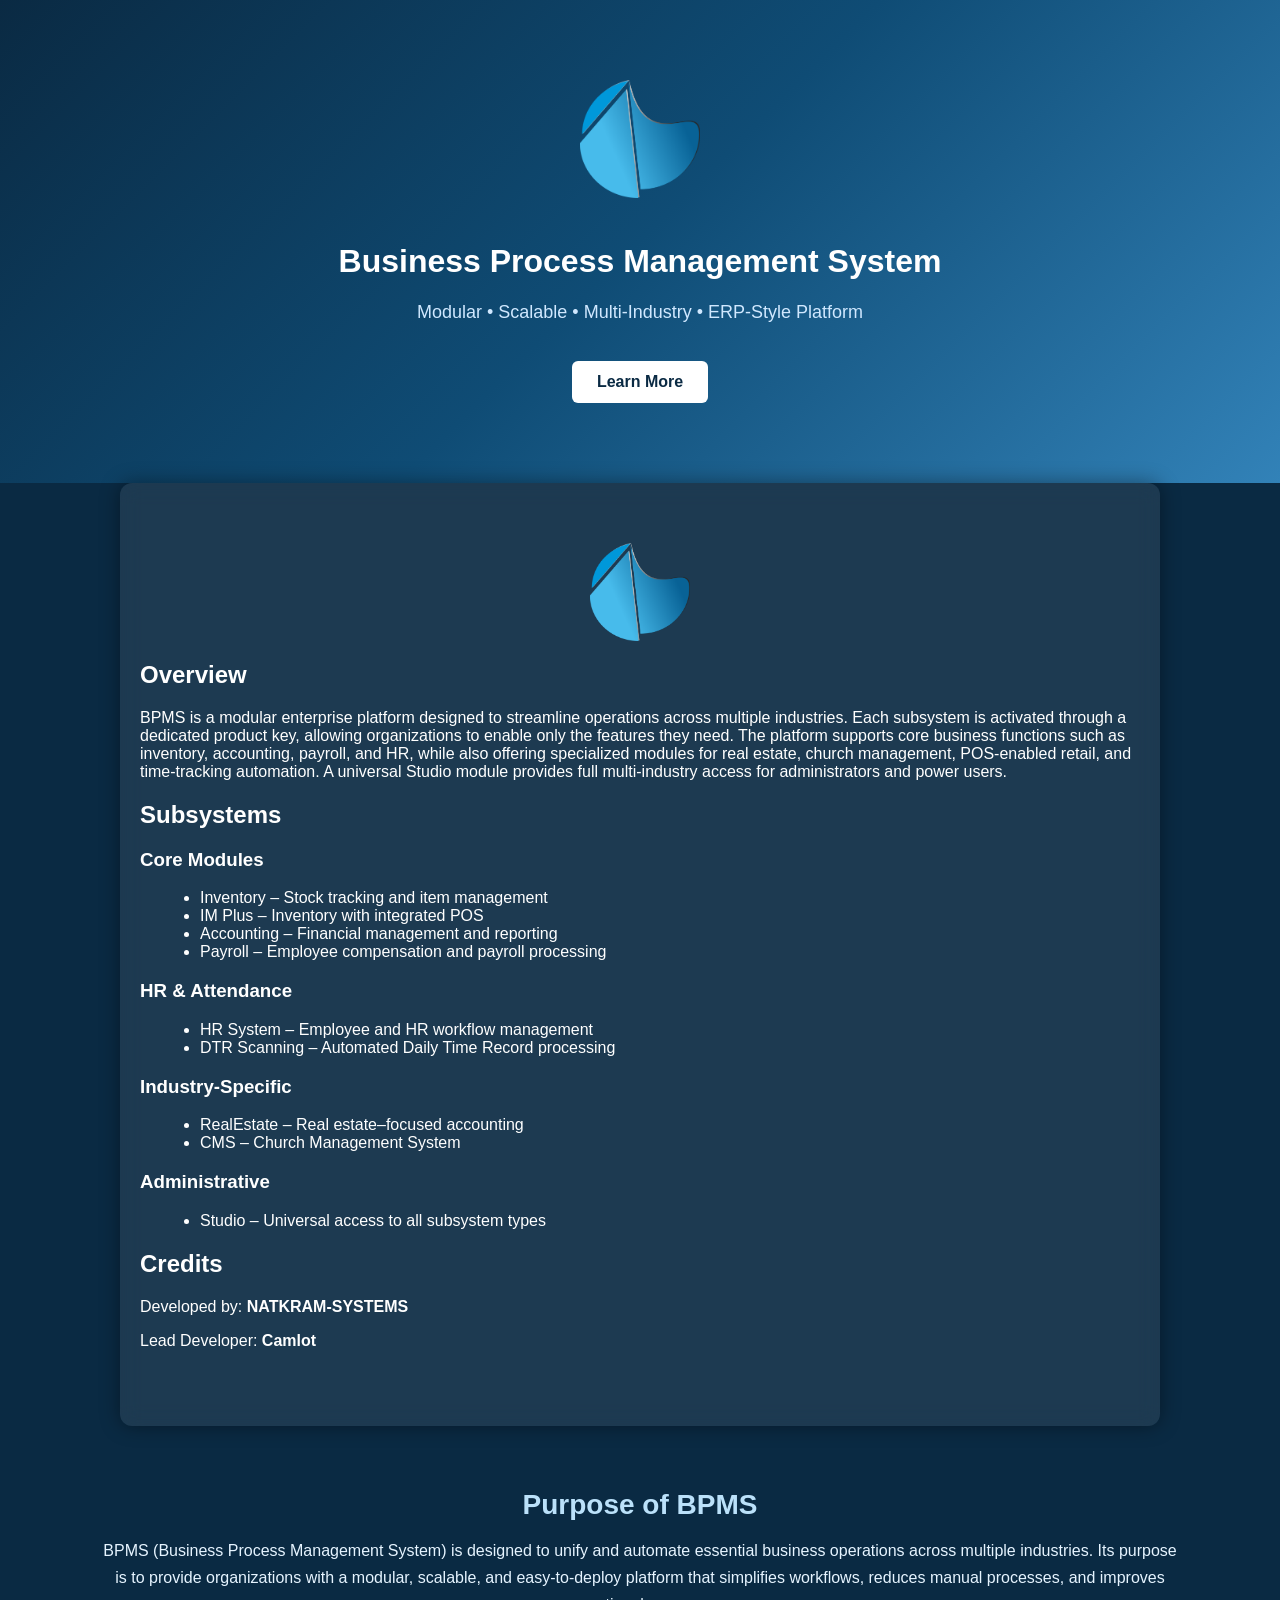
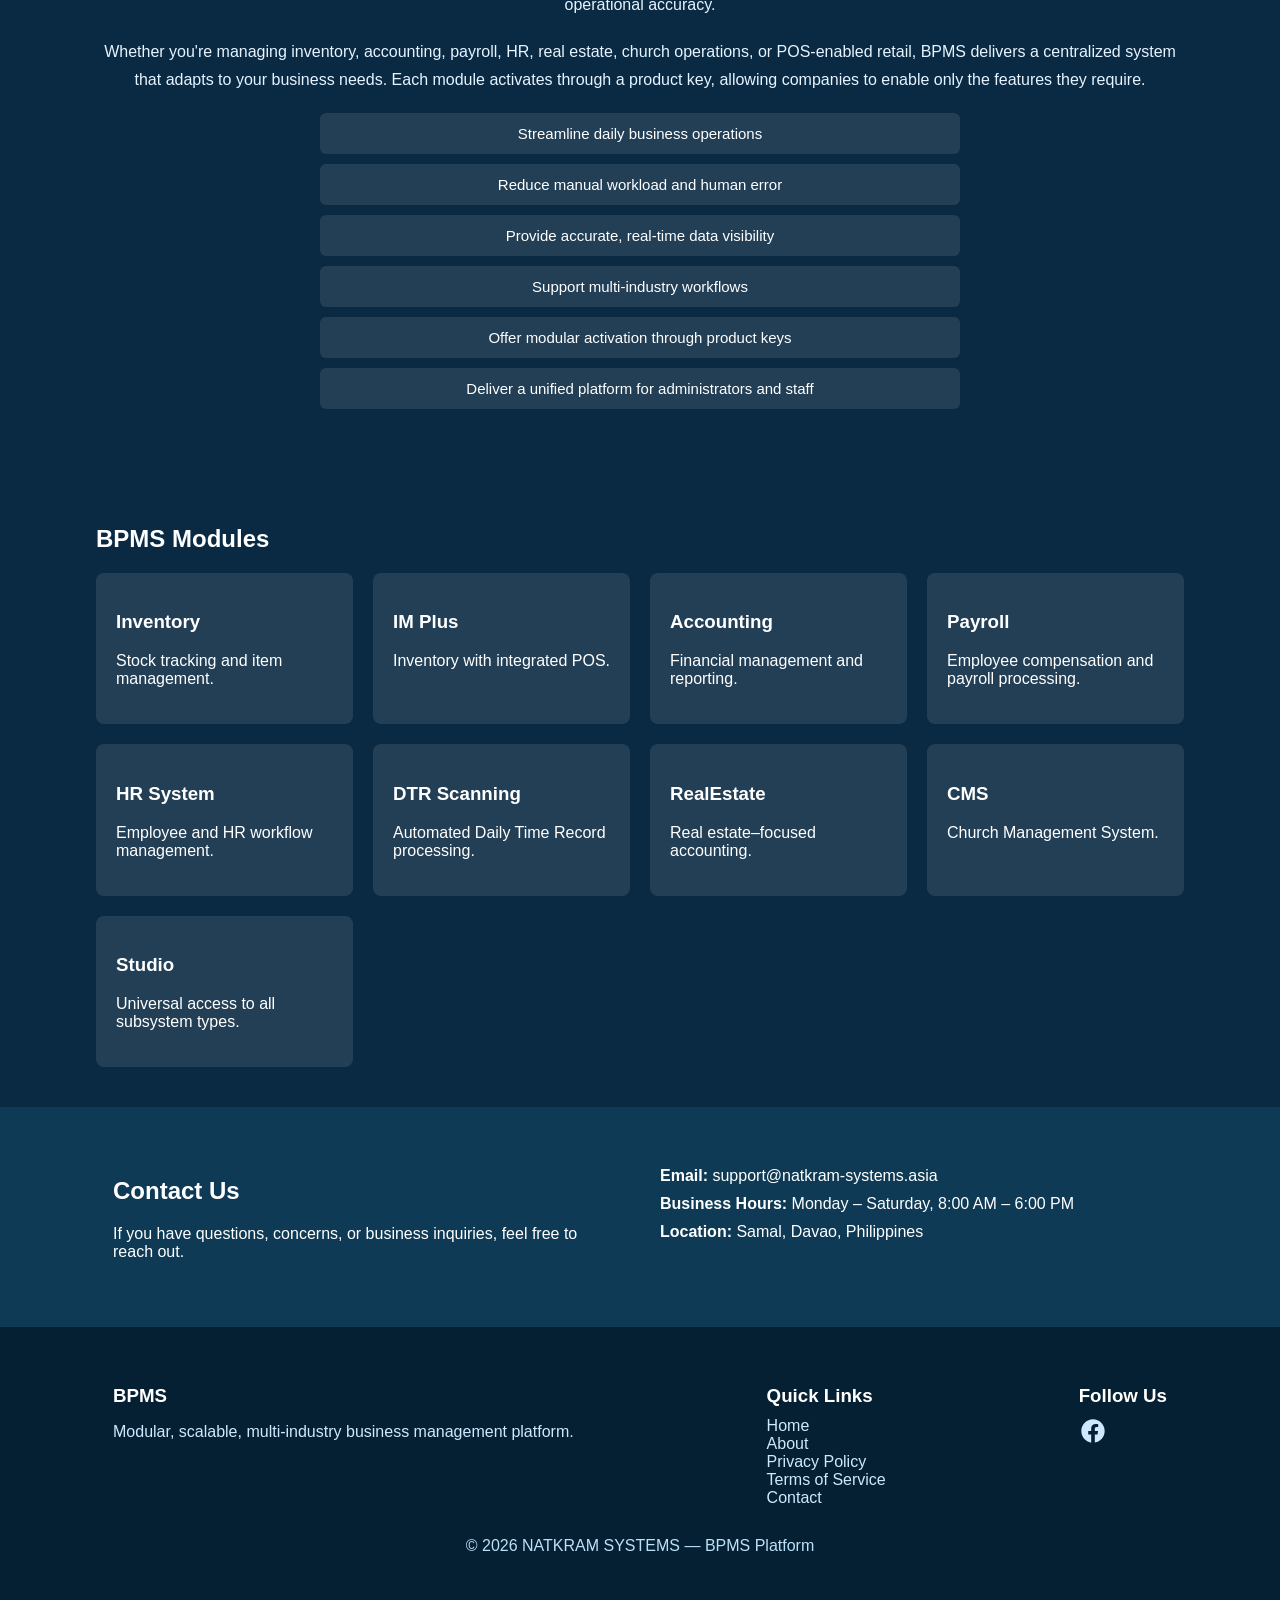
==== commit e8866e49: "Merge about section into index.html with styling Converted the about section from about.html to inde" ====
--- a/index.html
+++ b/index.html
@@ -21,12 +21,10 @@
         sections.forEach(section => {
             const rect = section.getBoundingClientRect();
 
-            // Fade IN when entering viewport
             if (rect.top < window.innerHeight - 100) {
                 section.classList.add("visible");
             }
 
-            // Fade OUT when leaving viewport
             if (rect.bottom < 150 || rect.top > window.innerHeight) {
                 section.classList.remove("visible");
             }
@@ -38,19 +36,30 @@
 });
 </script>
 
+<style>
+    /* ABOUT SECTION STYLING */
+    .about-section {
+        padding: 60px 20px;
+        max-width: 1000px;
+        margin: auto;
+        background: rgba(255,255,255,0.08);
+        backdrop-filter: blur(10px);
+        border-radius: 12px;
+        box-shadow: 0 0 20px rgba(0,0,0,0.4);
+    }
+
+    .about-section h2 {
+        margin-top: 20px;
+    }
+
+    .about-section ul {
+        margin-left: 20px;
+    }
+</style>
+
 </head>
 
 <body>
-
-<!-- STICKY TOP NAV -->
-<nav class="topnav fade">
-    <a href="index.html" class="active">Home</a>
-    <a href="about.html">About</a>
-    <a href="privacy.html">Privacy Policy</a>
-    <a href="terms.html">Terms of Service</a>
-    <a href="contact.html">Contact</a>
-    <button class="darkToggle" onclick="toggleDark()">🌙</button>
-</nav>
 
 <!-- HERO SECTION -->
 <header class="hero fade">
@@ -58,9 +67,54 @@
         <img src="logo.png" class="hero-logo">
         <h1>Business Process Management System</h1>
         <p class="tagline">Modular • Scalable • Multi‑Industry • ERP‑Style Platform</p>
-        <a href="about.html" class="btn-primary">Learn More</a>
+        <a href="#about-section" class="btn-primary">Learn More</a>
     </div>
 </header>
+
+<!-- ABOUT SECTION (converted from about.html) -->
+<section id="about-section" class="about-section reveal">
+    <img src="logo.png" class="hero-logo" style="width:100px;margin:auto;display:block;">
+    <h2>Overview</h2>
+    <p>
+        BPMS is a modular enterprise platform designed to streamline operations across multiple industries. 
+        Each subsystem is activated through a dedicated product key, allowing organizations to enable only the 
+        features they need. The platform supports core business functions such as inventory, accounting, payroll, 
+        and HR, while also offering specialized modules for real estate, church management, POS‑enabled retail, 
+        and time‑tracking automation. A universal Studio module provides full multi‑industry access for 
+        administrators and power users.
+    </p>
+
+    <h2>Subsystems</h2>
+
+    <h3>Core Modules</h3>
+    <ul>
+        <li>Inventory – Stock tracking and item management</li>
+        <li>IM Plus – Inventory with integrated POS</li>
+        <li>Accounting – Financial management and reporting</li>
+        <li>Payroll – Employee compensation and payroll processing</li>
+    </ul>
+
+    <h3>HR & Attendance</h3>
+    <ul>
+        <li>HR System – Employee and HR workflow management</li>
+        <li>DTR Scanning – Automated Daily Time Record processing</li>
+    </ul>
+
+    <h3>Industry‑Specific</h3>
+    <ul>
+        <li>RealEstate – Real estate–focused accounting</li>
+        <li>CMS – Church Management System</li>
+    </ul>
+
+    <h3>Administrative</h3>
+    <ul>
+        <li>Studio – Universal access to all subsystem types</li>
+    </ul>
+
+    <h2>Credits</h2>
+    <p>Developed by: <b>NATKRAM‑SYSTEMS</b></p>
+    <p>Lead Developer: <b>Camlot</b></p>
+</section>
 
 <!-- PURPOSE SECTION -->
 <section class="purpose reveal">
@@ -108,7 +162,7 @@
     </div>
 </section>
 
-<!-- CONTACT US SECTION (2 COLUMNS) -->
+<!-- CONTACT US SECTION -->
 <section class="contact-home reveal">
     <div class="contact-container">
         <div class="contact-left">
@@ -124,7 +178,7 @@
     </div>
 </section>
 
-<!-- MULTI-COLUMN FOOTER -->
+<!-- FOOTER -->
 <footer class="footer">
     <div class="footer-columns">
 
--- a/assets.css
+++ b/assets.css
@@ -14,14 +14,14 @@
 }
 
 .dark .topnav {
-    background: rgba(255,255,255,0.05);
+    background: #000;
 }
 
 .dark .module-card {
     background: rgba(255,255,255,0.08);
 }
 
-.dark footer {
+.dark .footer {
     background: #000;
 }
 
@@ -35,9 +35,12 @@
     to { opacity: 1; transform: translateY(0); }
 }
 
-/* TOP NAVIGATION */
+/* STICKY TOP NAV */
 .topnav {
-    background: rgba(255,255,255,0.1);
+    position: sticky;
+    top: 0;
+    z-index: 999;
+    background: #062033;
     padding: 10px 20px;
     display: flex;
     gap: 20px;
@@ -56,7 +59,7 @@
     font-weight: bold;
 }
 
-/* DARK MODE BUTTON (MOON ICON ONLY) */
+/* DARK MODE BUTTON */
 .darkToggle {
     margin-left: auto;
     background: none;
@@ -100,47 +103,22 @@
     font-weight: bold;
 }
 
-/* MODULES SECTION */
-.modules {
-    padding: 40px 20px;
-    max-width: 1000px;
-    margin: auto;
-}
-
-.module-grid {
-    display: grid;
-    grid-template-columns: repeat(auto-fit, minmax(220px, 1fr));
-    gap: 20px;
-}
-
-.module-card {
-    background: rgba(255,255,255,0.1);
-    padding: 20px;
-    border-radius: 8px;
-}
-
-/* FOOTER */
-footer {
-    text-align: center;
-    padding: 20px;
-    background: #062033;
-}
-
-footer a {
-    color: #bbe1fa;
-    text-decoration: none;
-}
-
-/* PAGE CONTAINER */
-.page-container {
-    max-width: 900px;
-    margin: auto;
-    padding: 40px 20px;
-}
+/* REVEAL ON SCROLL */
+.reveal {
+    opacity: 0;
+    transform: translateY(40px);
+    transition: opacity 0.8s ease, transform 0.8s ease;
+}
+
+.reveal.visible {
+    opacity: 1;
+    transform: translateY(0);
+}
+
 /* PURPOSE SECTION */
 .purpose {
     padding: 40px 20px;
-    max-width: 900px;
+    max-width: 85%;
     margin: auto;
     text-align: center;
 }
@@ -173,154 +151,92 @@
     font-size: 15px;
 }
 
-
-/* ABOUT PAGE TABS */
-.tabContent {
-    animation: fadeIn 0.5s ease;
-}
-
-/* STICKY TOP NAV */
-.topnav {
-    position: sticky;
-    top: 0;
-    z-index: 999;
-}
-
-/* REVEAL ON SCROLL */
-.reveal {
-    opacity: 0;
-    transform: translateY(40px);
-    transition: opacity 0.8s ease, transform 0.8s ease;
-}
-
-.reveal.visible {
-    opacity: 1;
-    transform: translateY(0);
-}
-
-/* LIMIT WIDTH TO 85% */
-.purpose, .modules {
-    max-width: 85%;
-}
-
-/* PURPOSE SECTION */
-.purpose {
+/* MODULES SECTION */
+.modules {
     padding: 40px 20px;
-    margin: auto;
-    text-align: center;
-}
-
-.purpose h2 {
-    font-size: 28px;
-    margin-bottom: 15px;
-    color: #bbe1fa;
-}
-
-.purpose p {
-    font-size: 16px;
-    line-height: 1.7;
-    margin-bottom: 20px;
-    color: #e6f4ff;
-}
-
-.purpose-list {
-    list-style: none;
-    padding: 0;
-    margin-top: 20px;
-}
-
-.purpose-list li {
-    background: rgba(255,255,255,0.1);
-    margin: 10px auto;
-    padding: 12px 20px;
-    border-radius: 6px;
-    max-width: 600px;
-    font-size: 15px;
-}
-
-/* SOLID TOP NAV */
-.topnav {
-    position: sticky;
-    top: 0;
-    z-index: 999;
-    background: #062033; /* solid background */
-}
-
-/* FADE-IN + FADE-OUT */
-.reveal {
-    opacity: 0;
-    transform: translateY(40px);
-    transition: opacity 0.8s ease, transform 0.8s ease;
-}
-
-.reveal.visible {
-    opacity: 1;
-    transform: translateY(0);
-}
-
-/* LIMIT WIDTH TO 85% */
-.purpose, .modules, .contact-home {
-    max-width: 85%;
-    margin: auto;
-}
-
-/* CONTACT HOME SECTION */
-.contact-home {
-    padding: 40px 20px;
-    text-align: center;
-}
-
-.contact-home h2 {
-    font-size: 28px;
-    margin-bottom: 15px;
-    color: #bbe1fa;
-}
-
-.contact-box {
+    max-width: 85%;
+    margin: auto;
+}
+
+.module-grid {
+    display: grid;
+    grid-template-columns: repeat(auto-fit, minmax(220px, 1fr));
+    gap: 20px;
+}
+
+.module-card {
     background: rgba(255,255,255,0.1);
     padding: 20px;
     border-radius: 8px;
-    max-width: 600px;
-    margin: 20px auto;
-    text-align: left;
-}
-
-/* FOOTER SOCIAL ICONS */
+}
+
+/* CONTACT HOME SECTION (2 COLUMNS) */
+.contact-home {
+    background: #0f3a55;
+    padding: 50px 20px;
+    color: #fff;
+}
+
+.contact-container {
+    display: flex;
+    justify-content: space-between;
+    max-width: 85%;
+    margin: auto;
+    gap: 40px;
+}
+
+.contact-left, .contact-right {
+    flex: 1;
+}
+
+.contact-right p {
+    margin: 10px 0;
+}
+
+/* MULTI-COLUMN FOOTER */
 .footer {
-    text-align: center;
-    padding: 30px 20px;
     background: #062033;
-    margin-top: 40px;
-}
-
-.social-icons {
-    margin-top: 15px;
+    padding: 40px 20px;
+    color: #d0e8ff;
+}
+
+.footer-columns {
     display: flex;
-    justify-content: center;
-    gap: 20px;
-}
-
-.social-icon svg {
+    justify-content: space-between;
+    max-width: 85%;
+    margin: auto;
+    gap: 40px;
+}
+
+.footer-col h3 {
+    margin-bottom: 10px;
+    color: #fff;
+}
+
+.footer-col a {
+    color: #d0e8ff;
+    text-decoration: none;
+}
+
+.footer-col a:hover {
+    color: #fff;
+}
+
+/* SOCIAL ICON FIX */
+.icon-svg {
     width: 28px;
     height: 28px;
     fill: #d0e8ff;
     transition: transform 0.3s ease, fill 0.3s ease;
 }
 
-.social-icon:hover svg {
+.social-icon:hover .icon-svg {
     transform: scale(1.2);
     fill: #ffffff;
 }
 
-/* DARK MODE FOOTER */
-.dark .footer {
-    background: #000;
-}
-
-.dark .social-icon svg {
-    fill: #bbb;
-}
-
-.dark .social-icon:hover svg {
-    fill: #fff;
-}
+.footer-copy {
+    text-align: center;
+    margin-top: 30px;
+    color: #bbe1fa;
+}
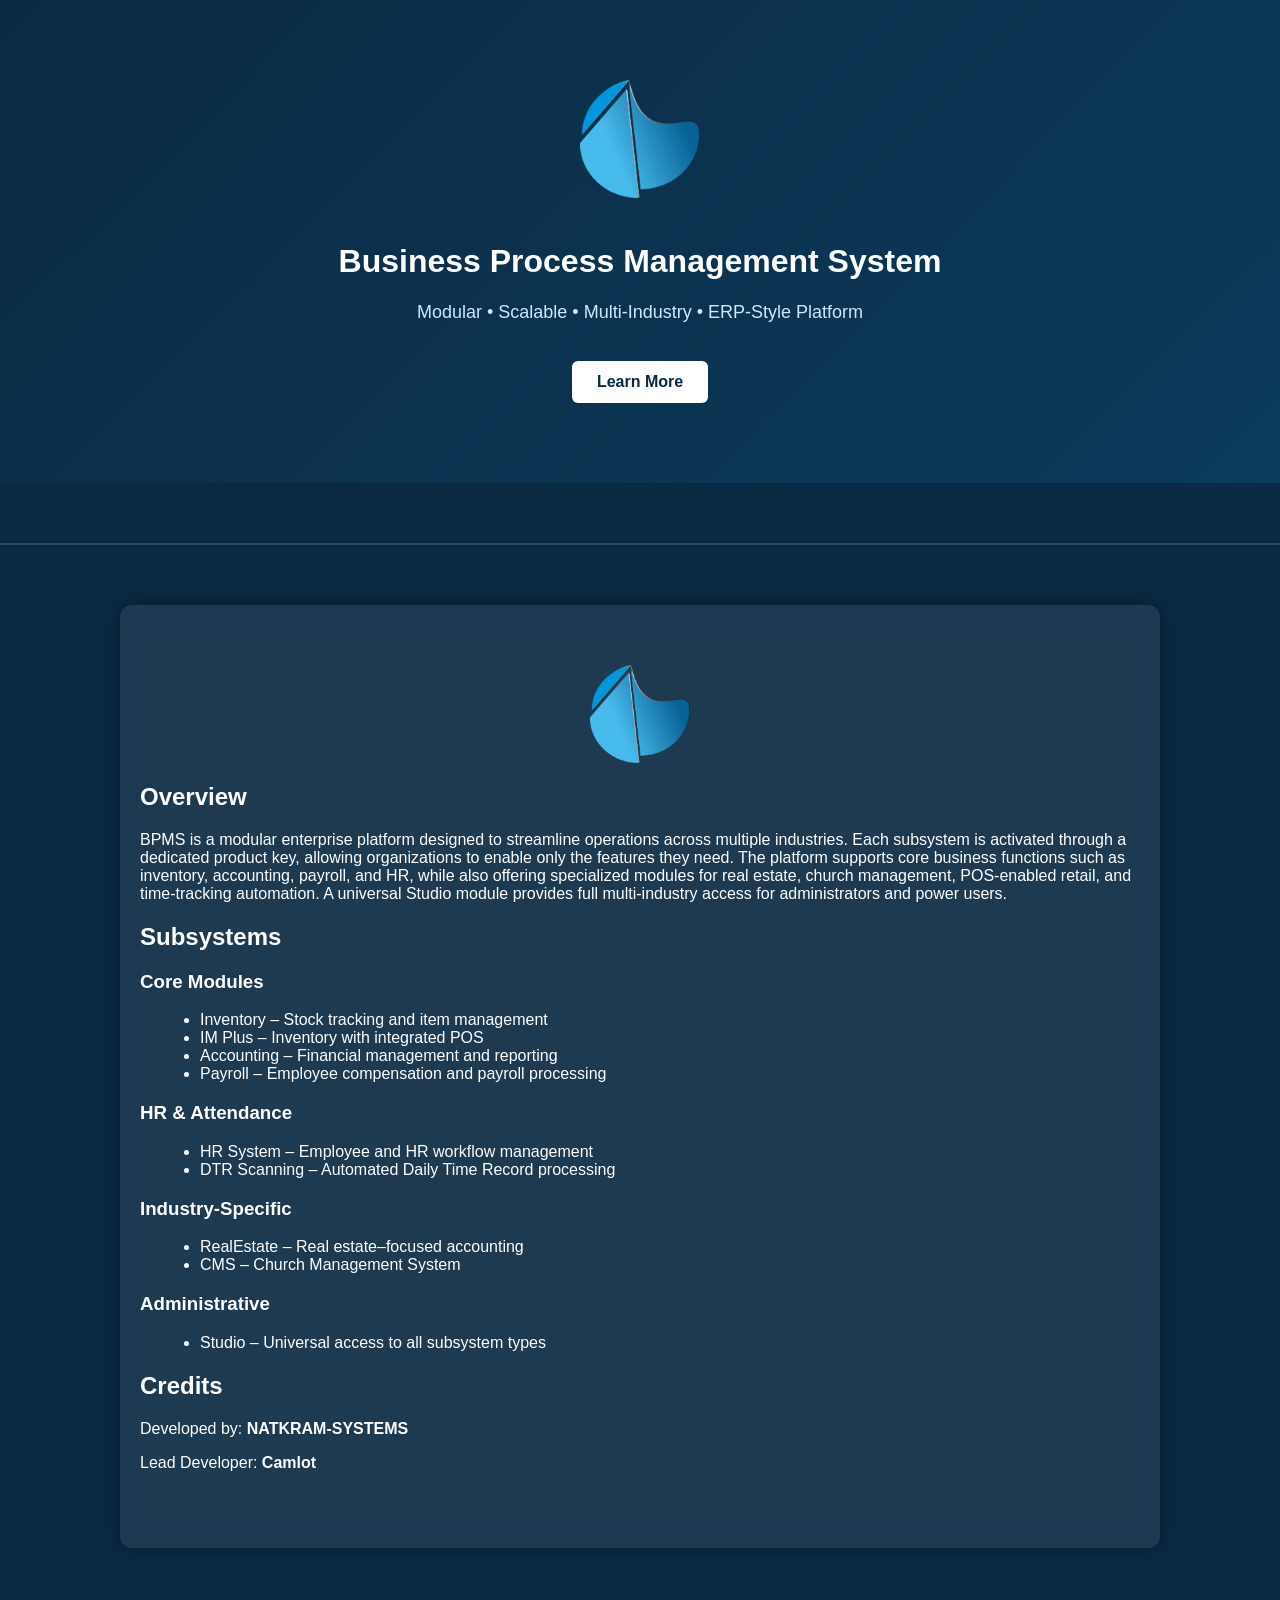
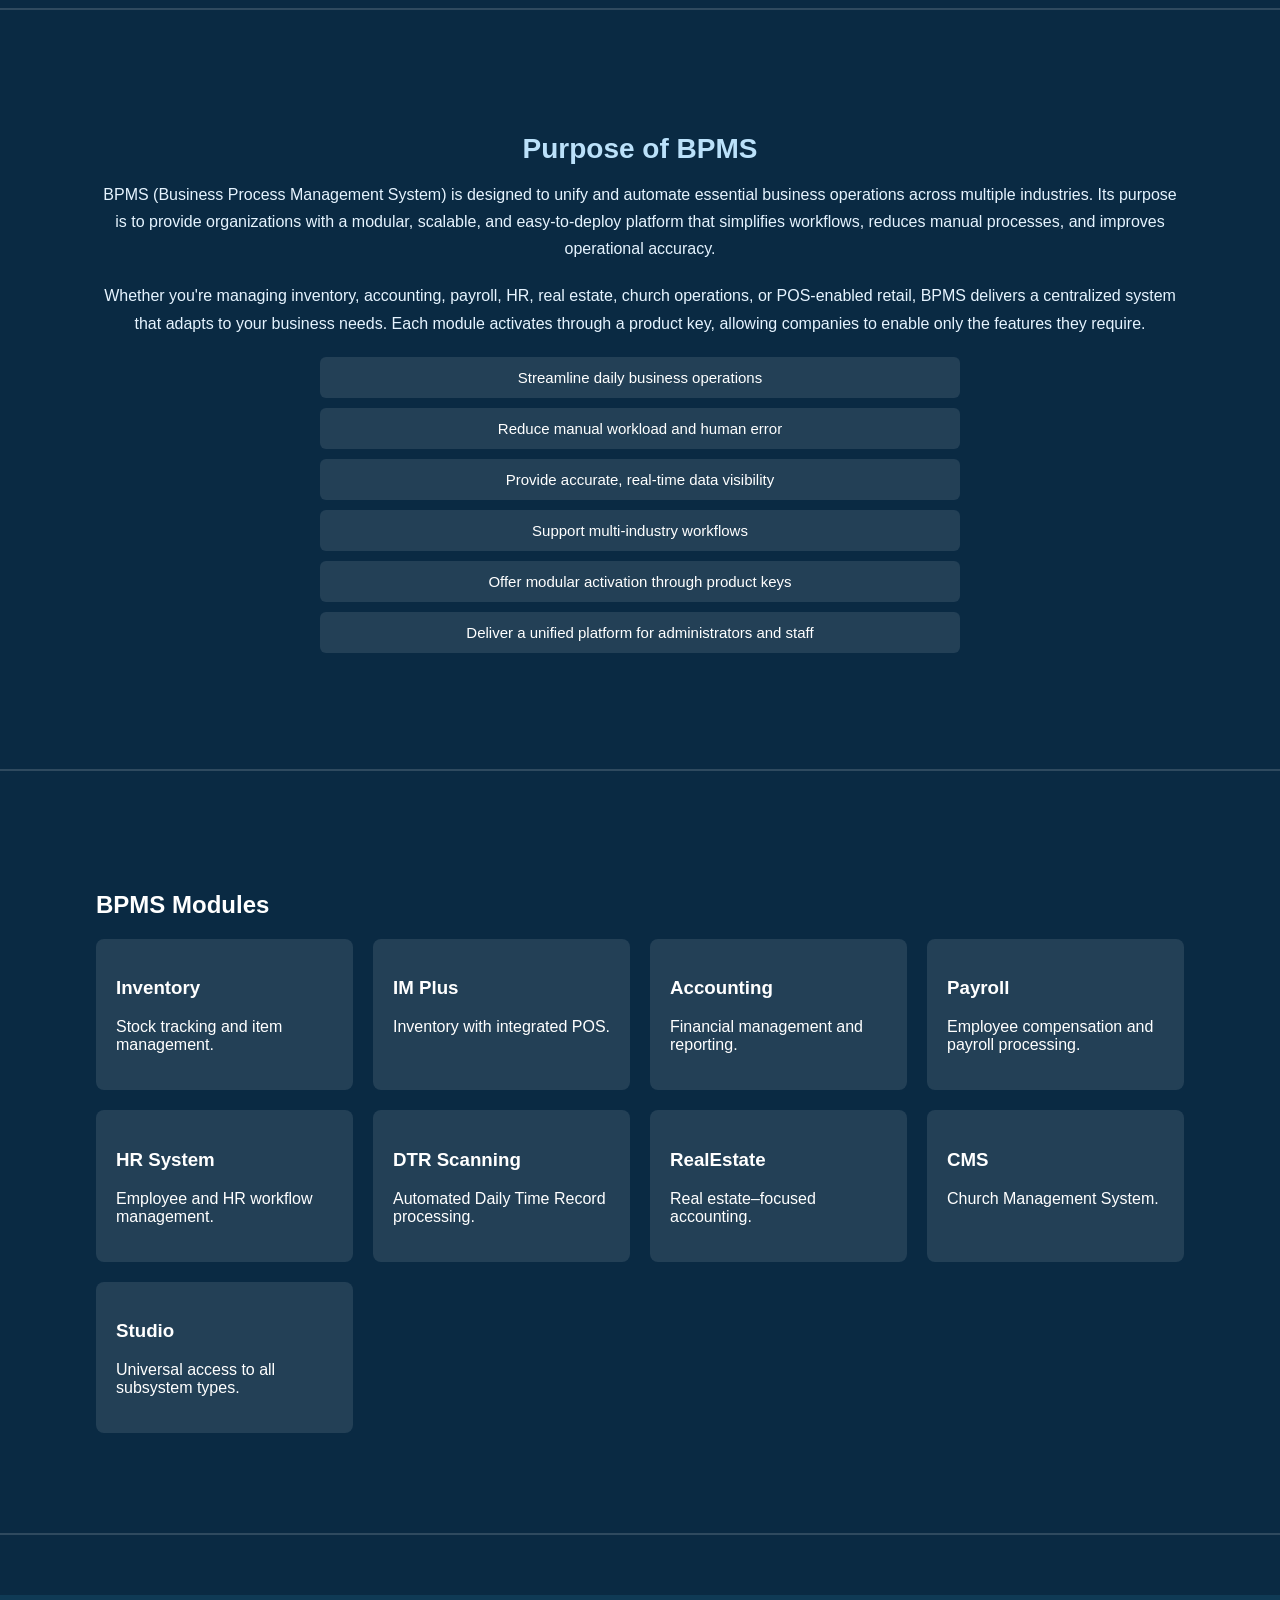
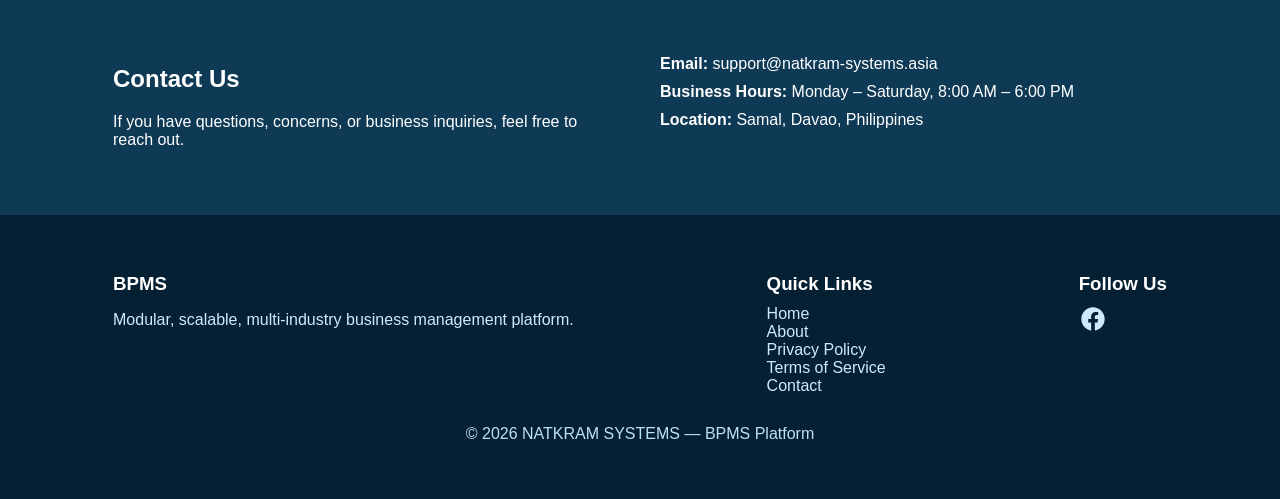
==== commit 3b4cb41b: "Implement back-to-top button and smooth scroll Added back-to-top button functionality and styling." ====
--- a/index.html
+++ b/index.html
@@ -37,24 +37,88 @@
 </script>
 
 <style>
-    /* ABOUT SECTION STYLING */
-    .about-section {
-        padding: 60px 20px;
-        max-width: 1000px;
-        margin: auto;
-        background: rgba(255,255,255,0.08);
-        backdrop-filter: blur(10px);
-        border-radius: 12px;
-        box-shadow: 0 0 20px rgba(0,0,0,0.4);
-    }
-
-    .about-section h2 {
-        margin-top: 20px;
-    }
-
-    .about-section ul {
-        margin-left: 20px;
-    }
+/* -------------------------------------- */
+/* FLOATING BACK TO TOP BUTTON */
+/* -------------------------------------- */
+#backToTop {
+    position: fixed;
+    bottom: 30px;
+    right: 30px;
+    background: #4a90e2;
+    color: #fff;
+    padding: 12px 16px;
+    border-radius: 50%;
+    font-size: 20px;
+    cursor: pointer;
+    box-shadow: 0 0 12px rgba(0,0,0,0.4);
+    display: none;
+    transition: 0.3s;
+    z-index: 999;
+}
+#backToTop:hover {
+    background: #357ABD;
+}
+
+/* -------------------------------------- */
+/* SMOOTH SCROLL */
+/* -------------------------------------- */
+html {
+    scroll-behavior: smooth;
+}
+
+/* -------------------------------------- */
+/* SECTION SEPARATORS */
+/* -------------------------------------- */
+.section-separator {
+    width: 100%;
+    height: 2px;
+    background: rgba(255,255,255,0.15);
+    margin: 60px 0;
+}
+
+/* -------------------------------------- */
+/* HERO BACKGROUND ANIMATION */
+/* -------------------------------------- */
+.hero {
+    background: linear-gradient(135deg, #0a2a43, #0f4c75, #3282b8);
+    background-size: 400% 400%;
+    animation: heroGradient 12s ease infinite;
+}
+@keyframes heroGradient {
+    0% { background-position: 0% 50%; }
+    50% { background-position: 100% 50%; }
+    100% { background-position: 0% 50%; }
+}
+
+/* -------------------------------------- */
+/* MODULE HOVER ANIMATIONS */
+/* -------------------------------------- */
+.module-card {
+    transition: transform 0.3s ease, box-shadow 0.3s ease;
+}
+.module-card:hover {
+    transform: translateY(-8px);
+    box-shadow: 0 10px 25px rgba(0,0,0,0.35);
+}
+
+/* -------------------------------------- */
+/* ABOUT SECTION */
+/* -------------------------------------- */
+.about-section {
+    padding: 60px 20px;
+    max-width: 1000px;
+    margin: auto;
+    background: rgba(255,255,255,0.08);
+    backdrop-filter: blur(10px);
+    border-radius: 12px;
+    box-shadow: 0 0 20px rgba(0,0,0,0.4);
+}
+.about-section h2 {
+    margin-top: 20px;
+}
+.about-section ul {
+    margin-left: 20px;
+}
 </style>
 
 </head>
@@ -71,7 +135,9 @@
     </div>
 </header>
 
-<!-- ABOUT SECTION (converted from about.html) -->
+<div class="section-separator"></div>
+
+<!-- ABOUT SECTION -->
 <section id="about-section" class="about-section reveal">
     <img src="logo.png" class="hero-logo" style="width:100px;margin:auto;display:block;">
     <h2>Overview</h2>
@@ -116,6 +182,8 @@
     <p>Lead Developer: <b>Camlot</b></p>
 </section>
 
+<div class="section-separator"></div>
+
 <!-- PURPOSE SECTION -->
 <section class="purpose reveal">
     <h2>Purpose of BPMS</h2>
@@ -144,6 +212,8 @@
     </ul>
 </section>
 
+<div class="section-separator"></div>
+
 <!-- MODULES SECTION -->
 <section class="modules reveal">
     <h2>BPMS Modules</h2>
@@ -162,6 +232,8 @@
     </div>
 </section>
 
+<div class="section-separator"></div>
+
 <!-- CONTACT US SECTION -->
 <section class="contact-home reveal">
     <div class="contact-container">
@@ -210,5 +282,25 @@
     <p class="footer-copy">© 2026 NATKRAM SYSTEMS — BPMS Platform</p>
 </footer>
 
+<!-- BACK TO TOP BUTTON -->
+<div id="backToTop">↑</div>
+
+<script>
+// SHOW BACK TO TOP BUTTON WHEN SCROLLING
+window.addEventListener("scroll", () => {
+    const btn = document.getElementById("backToTop");
+    if (window.scrollY > 300) {
+        btn.style.display = "block";
+    } else {
+        btn.style.display = "none";
+    }
+});
+
+// SCROLL TO TOP
+document.getElementById("backToTop").addEventListener("click", () => {
+    window.scrollTo({ top: 0, behavior: "smooth" });
+});
+</script>
+
 </body>
 </html>
--- a/assets.css
+++ b/assets.css
@@ -240,3 +240,69 @@
     margin-top: 30px;
     color: #bbe1fa;
 }
+<style>
+/* -------------------------------------- */
+/* FLOATING BACK TO TOP BUTTON */
+/* -------------------------------------- */
+#backToTop {
+    position: fixed;
+    bottom: 30px;
+    right: 30px;
+    background: #4a90e2;
+    color: #fff;
+    padding: 12px 16px;
+    border-radius: 50%;
+    font-size: 20px;
+    cursor: pointer;
+    box-shadow: 0 0 12px rgba(0,0,0,0.4);
+    display: none;
+    transition: 0.3s;
+    z-index: 999;
+}
+#backToTop:hover {
+    background: #357ABD;
+}
+
+/* -------------------------------------- */
+/* SMOOTH SCROLL */
+/* -------------------------------------- */
+html {
+    scroll-behavior: smooth;
+}
+
+/* -------------------------------------- */
+/* SECTION SEPARATORS */
+/* -------------------------------------- */
+.section-separator {
+    width: 100%;
+    height: 2px;
+    background: rgba(255,255,255,0.15);
+    margin: 60px 0;
+}
+
+/* -------------------------------------- */
+/* HERO BACKGROUND ANIMATION */
+/* -------------------------------------- */
+.hero {
+    background: linear-gradient(135deg, #0a2a43, #0f4c75, #3282b8);
+    background-size: 400% 400%;
+    animation: heroGradient 12s ease infinite;
+}
+@keyframes heroGradient {
+    0% { background-position: 0% 50%; }
+    50% { background-position: 100% 50%; }
+    100% { background-position: 0% 50%; }
+}
+
+/* -------------------------------------- */
+/* MODULE HOVER ANIMATIONS */
+/* -------------------------------------- */
+.module-card {
+    transition: transform 0.3s ease, box-shadow 0.3s ease;
+}
+.module-card:hover {
+    transform: translateY(-8px);
+    box-shadow: 0 10px 25px rgba(0,0,0,0.35);
+}
+</style>
+
